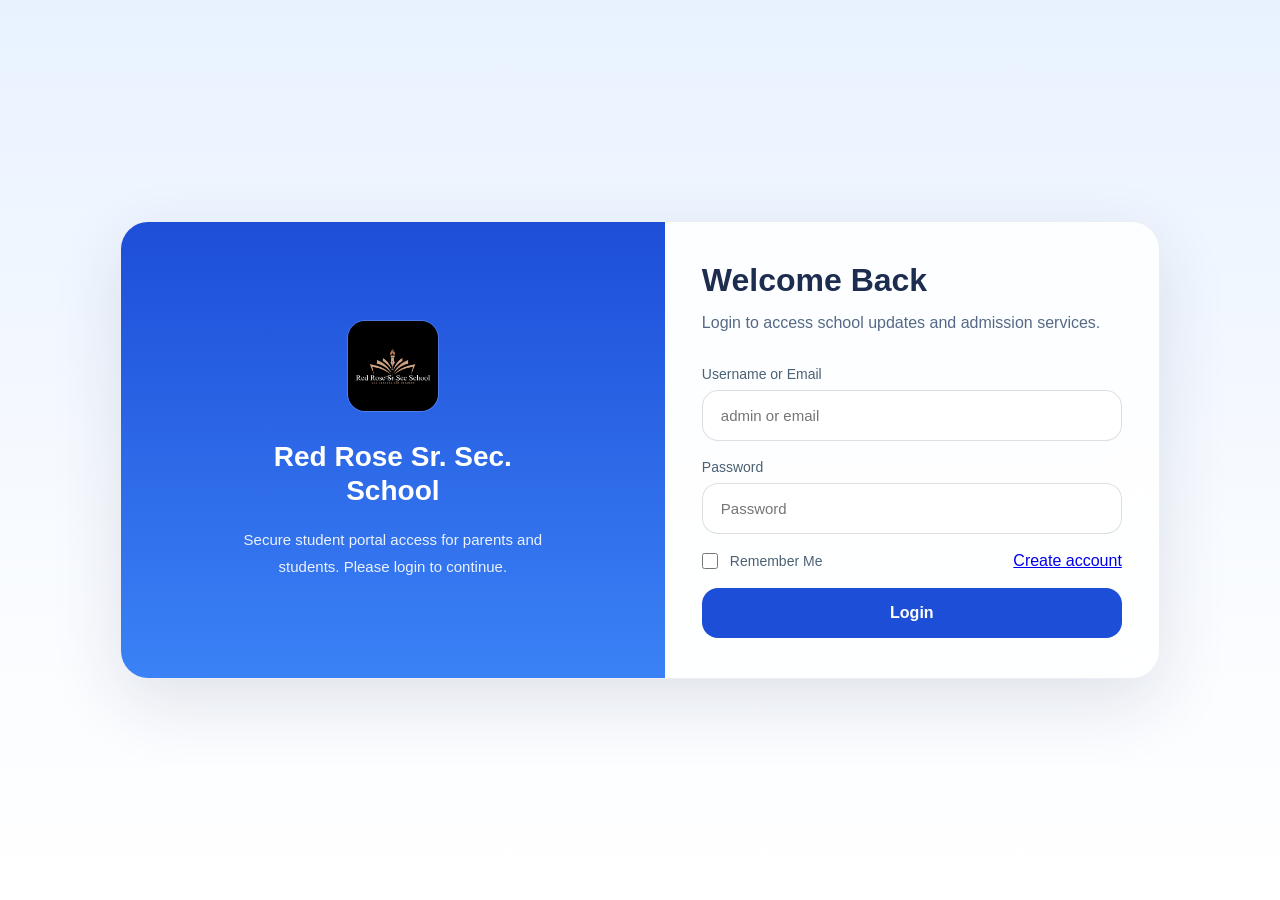
==== index.html @ b9ccf160 "Add files via upload" ====
<!DOCTYPE html>
<html lang="en">

<head>
    <meta name="viewport" content="width=device-width, initial-scale=1.0">

    <!-- ===========================
         BASIC META TAGS
    ============================ -->

    <meta charset="UTF-8">

    <meta http-equiv="X-UA-Compatible" content="IE=edge">

    <meta
        name="viewport"
        content="width=device-width, initial-scale=1.0">

    <!-- ===========================
         SEO
    ============================ -->

    <title>Red Rose Sr. Sec. School</title>

    <meta
        name="description"
        content="Red Rose Sr. Sec. School Official Website">

    <meta
        name="keywords"
        content="School, Rajasthan, Education, Red Rose School">

    <meta
        name="author"
        content="Red Rose Sr. Sec. School">

    <meta
        name="robots"
        content="index, follow">

    <!-- ===========================
         GOOGLE FONTS
    ============================ -->

    <link rel="preconnect"
        href="https://fonts.googleapis.com">

    <link rel="preconnect"
        href="https://fonts.gstatic.com"
        crossorigin>

    <link
        href="https://fonts.googleapis.com/css2?family=Poppins:wght@300;400;500;600;700;800&display=swap"
        rel="stylesheet">

    <!-- ===========================
         FONT AWESOME
    ============================ -->

    <link rel="stylesheet"
        href="https://cdnjs.cloudflare.com/ajax/libs/font-awesome/6.6.0/css/all.min.css">

    <!-- ===========================
         CSS FILES
    ============================ -->

    <link rel="stylesheet"
        href="assets/css/variables.css">

    <link rel="stylesheet"
        href="assets/css/style.css">

    <link rel="stylesheet"
        href="assets/css/responsive.css">

</head>
<button id="backToTop">

    <i class="fa-solid fa-arrow-up"></i>

</button>
<!-- =========================================
        FLOATING WHATSAPP BUTTON
========================================== -->

<a href="https://wa.me/919876543210"

class="whatsapp-float"

target="_blank">

<i class="fab fa-whatsapp"></i>

</a>



<!-- =========================================
        LOADER
========================================== -->

<div id="loader">

<div class="loader-circle"></div>

</div>
<body>

   <!-- ======================================================
                    HEADER START
====================================================== -->

<header>

    <!-- Top Bar -->

    <div class="top-bar">

        <div class="container">

            <div class="top-left">

                <span>
                    <i class="fa-solid fa-phone"></i>
                    +91 9876543210
                </span>

                <span>
                    <i class="fa-solid fa-envelope"></i>
                    info@redroseschool.com
                </span>

            </div>

            <div class="top-right">

                <a href="#">
                    <i class="fab fa-facebook-f"></i>
                </a>

                <a href="#">
                    <i class="fab fa-instagram"></i>
                </a>

                <a href="#">
                    <i class="fab fa-youtube"></i>
                </a>

            </div>

        </div>

    </div>



    <!-- Main Navbar -->

    <nav class="navbar">

        <div class="container">

            <a href="index.html" class="logo">

                <img src="assets/images/logo/logo.jpg" alt="School Logo">

            </a>



            <ul class="nav-links">

                <li><a class="active" href="index.html">Home</a></li>

                <li><a href="about.html">About Us</a></li>

                <li><a href="events.html">Events</a></li>

                <li><a href="teachers.html">Teachers</a></li>

                <li><a href="news.html">News</a></li>

                <li><a href="contact.html">Contact</a></li>

            </ul>



            <div class="nav-buttons">

                <a href="login.html" class="portal-btn" id="loginPortalBtn">

                    Student Portal

                </a>

                <a href="#" class="portal-btn" id="logoutBtn" style="display:none;">

                    Logout

                </a>

                <a href="admissions.html" class="admission-btn">

                    Admission

                </a>

            </div>



            <div class="menu-btn">

                <i class="fa-solid fa-bars"></i>

            </div>

        </div>

    </nav>
    <!-- ================= MOBILE SIDEBAR ================= -->

<div class="mobile-sidebar">

    <div class="close-btn">
        <i class="fa-solid fa-xmark"></i>
    </div>

    <ul>

        <li><a href="index.html">Home</a></li>

        <li><a href="about.html">About Us</a></li>

        <li><a href="events.html">Events</a></li>

        <li><a href="teachers.html">Teachers</a></li>

        <li><a href="news.html">News</a></li>

        <li><a href="contact.html">Contact</a></li>

        <li><a href="login.html">Student Portal</a></li>

        
    </ul>

</div>

<div class="overlay"></div>

</header>

<!-- ======================================================
                    HEADER END
====================================================== -->

    <!-- =========================================
                HERO SECTION START
========================================== -->

<section class="hero">


    <div class="container">

        <div class="hero-content">
            

            <span class="hero-subtitle">

                Welcome To

            </span>

            <h1>

                Red Rose Sr. Sec. School

            </h1>

            <p>

                Empowering Young Minds With Quality Education,
                Discipline, Innovation and Strong Moral Values.

            </p>

            <div class="hero-buttons">

                <a href="admissions.html" class="btn btn-primary">

                    Apply For Admission

                </a>

                <a href="about.html" class="btn btn-secondary">

                    Explore School

                </a>

            </div>

        </div>

    </div>

</section>

<!-- =========================================
                HERO SECTION END
========================================== -->

<!-- =========================================
                ABOUT SECTION START
========================================== -->

<section class="about">

    <div class="container">

        <div class="about-wrapper">

            <!-- Left Image -->

            <div class="about-image">

                <img
                    src="assets/images/about/school-building.png"
                    alt="School Building">

            </div>

            <!-- Right Content -->

            <div class="about-content">

                <span class="section-tag">

                    About Our School

                </span>

                <h2>

                    Welcome to Red Rose Sr. Sec. School

                </h2>

                <p>

                    Red Rose Sr. Sec. School is committed to providing
                    quality education with modern teaching methods,
                    experienced teachers, and excellent facilities.
                </p>

                <p>

                    Our mission is to build confident, responsible,
                    and successful students through academic excellence,
                    discipline, and co-curricular activities.
                </p>

                <div class="about-features">

                    <div class="feature">

                        <i class="fa-solid fa-graduation-cap"></i>

                        <span>Experienced Faculty</span>

                    </div>

                    <div class="feature">

                        <i class="fa-solid fa-book-open"></i>

                        <span>Modern Education</span>

                    </div>

                    <div class="feature">

                        <i class="fa-solid fa-flask"></i>

                        <span>Science Labs</span>

                    </div>

                    <div class="feature">

                        <i class="fa-solid fa-futbol"></i>

                        <span>Sports Activities</span>

                    </div>

                </div>

                <a href="about.html" class="btn btn-primary">

                    Read More

                </a>

            </div>

        </div>

    </div>

</section>

<!-- =========================================
                ABOUT SECTION END
========================================== -->
<!-- =========================================
            SCHOOL STATISTICS START
========================================== -->


    <div class="container">

        <div class="stats-wrapper">

            <div class="stat-card">

                <h2>2500+</h2>

                <p>Students</p>

            </div>

            <div class="stat-card">

                <h2>120+</h2>

                <p>Qualified Teachers</p>

            </div>

            <div class="stat-card">

                <h2>30+</h2>

                <p>Years Of Excellence</p>

            </div>

            <div class="stat-card">

                <h2>100%</h2>

                <p>Board Result</p>

            </div>

        </div>

    </div>

</section>

<!-- =========================================
            SCHOOL STATISTICS END
========================================== -->





<!-- =========================================
        PRINCIPAL MESSAGE START
========================================== -->

<section class="principal">

    <div class="container">

        <div class="principal-wrapper">

            <div class="principal-image">

                <img
                    src="assets/images/principal/principal.jpg"
                    alt="Principal">

            </div>

            <div class="principal-content">

                <span class="section-tag">

                    Principal's Message

                </span>

                <h2>

                    Message From The Principal

                </h2>

                <p>

                    Dear Students, Parents and Visitors,

                    Welcome to Red Rose Sr. Sec. School.

                    Our aim is to provide quality education
                    with discipline, creativity, innovation
                    and strong moral values.

                </p>

                <p>

                    We believe every child has unique
                    potential. Our responsibility is
                    to nurture that talent and prepare
                    students for a bright future.

                </p>

                <h4>

                    Principal

                </h4>

            </div>

        </div>

    </div>

</section>

<!-- =========================================
        PRINCIPAL MESSAGE END
========================================== -->
<!-- =========================================
            FACILITIES SECTION START
========================================== -->

<section class="facilities">

    <div class="container">

        <div class="section-heading">

            <span class="section-tag">

                Our Facilities

            </span>

            <h2>

                World Class Learning Environment

            </h2>

            <p>

                We provide modern infrastructure and facilities
                to ensure the best learning experience for every student.

            </p>

        </div>

        <div class="facility-grid">

            <!-- Card 1 -->

            <div class="facility-card">

                <img
                    src="assets/images/facilities/smart-class.png"
                    alt="Smart Class">

                <h3>

                    Smart Classrooms

                </h3>

                <p>

                    Interactive digital classrooms equipped with
                    projectors and smart boards.

                </p>

            </div>

            <!-- Card 2 -->

            <div class="facility-card">

                <img
                    src="assets/images/facilities/science-lab.jpg"
                    alt="Science Lab">

                <h3>

                    Science Laboratories

                </h3>

                <p>

                    Modern Physics, Chemistry and Biology labs
                    with advanced equipment.

                </p>

            </div>

            <!-- Card 3 -->

            <div class="facility-card">

                <img
                    src="assets/images/facilities/library.png"
                    alt="Library">

                <h3>

                    Library

                </h3>

                <p>

                    A rich collection of books, journals and
                    digital learning resources.

                </p>

            </div>

            <!-- Card 4 -->

            <div class="facility-card">

                <img
                    src="assets/images/facilities/computer-lab.avif"
                    alt="Computer Lab">

                <h3>

                    Computer Lab

                </h3>

                <p>

                    High-speed computers with internet access
                    for practical learning.

                </p>

            </div>

            <!-- Card 5 -->

            <div class="facility-card">

                <img
                    src="assets/images/facilities/sports.png"
                    alt="Sports">

                <h3>

                    Sports Campus

                </h3>

                <p>

                    Indoor and outdoor sports facilities
                    for physical development.

                </p>

            </div>

            <!-- Card 6 -->

            <div class="facility-card">

                <img
                    src="assets/images/facilities/Deeniyat.png"
                    alt="Deeniyat">

                <h3>

                    Deeniyat

                </h3>

                <p>

                    We teach students deniyat and quran with further studies bescouse not
                    only world knowladge is important for muslim but also deen knwladge is important.

                </p>

            </div>

        </div>

    </div>

</section>

<!-- =========================================
            FACILITIES SECTION END
========================================== -->
<!-- =========================================
            ACADEMICS SECTION START
========================================== -->

<section class="academics">

    <div class="container">

        <div class="section-heading">

            <span class="section-tag">

                Academics

            </span>

            <h2>

                Excellence In Education

            </h2>

            <p>

                We provide quality education with experienced faculty,
                modern teaching methods and a student-focused approach.

            </p>

        </div>

        <div class="academics-grid">

            <!-- Card 1 -->

            <div class="academic-card">

                <i class="fa-solid fa-book-open"></i>

                <h3>

                    Primary Education

                </h3>

                <p>

                    Strong foundation through interactive learning
                    and activity-based education.

                </p>

            </div>

            <!-- Card 2 -->

            <div class="academic-card">

                <i class="fa-solid fa-flask"></i>

                <h3>

                    Science Stream

                </h3>

                <p>

                    Well-equipped laboratories and experienced
                    faculty for practical learning.

                </p>

            </div>

            <!-- Card 3 -->

            <div class="academic-card">

                <i class="fa-solid fa-calculator"></i>

                <h3>

                    Commerce Stream

                </h3>

                <p>

                    Comprehensive commerce education with
                    practical business knowledge.

                </p>

            </div>

            <!-- Card 4 -->

            <div class="academic-card">

                <i class="fa-solid fa-landmark"></i>

                <h3>

                    Arts Stream

                </h3>

                <p>

                    Encouraging creativity, critical thinking
                    and holistic development.

                </p>

            </div>

        </div>

    </div>

</section>

<!-- =========================================
            ACADEMICS SECTION END
========================================== -->





<!-- =========================================
            WHY CHOOSE US START
========================================== -->

<section class="why-us">

    <div class="container">

        <div class="section-heading">

            <span class="section-tag">

                Why Choose Us

            </span>

            <h2>

                Our Strengths

            </h2>

        </div>

        <div class="why-grid">

            <div class="why-card">

                <i class="fa-solid fa-user-graduate"></i>

                <h3>

                    Qualified Teachers

                </h3>

            </div>

            <div class="why-card">

                <i class="fa-solid fa-school"></i>

                <h3>

                    Modern Infrastructure

                </h3>

            </div>

            <div class="why-card">

                <i class="fa-solid fa-award"></i>

                <h3>

                    Excellent Results

                </h3>

            </div>

            <div class="why-card">

                <i class="fa-solid fa-shield-halved"></i>

                <h3>

                    Safe Campus

                </h3>

            </div>

            <div class="why-card">

                <i class="fa-solid fa-laptop"></i>

                <h3>

                    Smart Learning

                </h3>

            </div>

            <div class="why-card">

                <i class="fa-solid fa-futbol"></i>

                <h3>

                    Sports Activities

                </h3>

            </div>

        </div>

    </div>

</section>

<!-- =========================================
            WHY CHOOSE US END
========================================== -->
<!-- =========================================
                GALLERY SECTION START
========================================== -->

<section class="gallery">

    <div class="container">

        <div class="section-heading">

            <span class="section-tag">

                School Gallery

            </span>

            <h2>

                Moments We Cherish

            </h2>

            <p>

                Explore the vibrant life of our school through memorable events,
                academic activities, sports and celebrations.

            </p>

        </div>

        <div class="gallery-grid">

            <div class="gallery-item">
                <img src="assets/images/gallery/gallery-1.jpg" alt="Gallery Image 1">
            </div>

            <div class="gallery-item">
                <img src="assets/images/gallery/gallery-2.jpg" alt="Gallery Image 2">
            </div>

            <div class="gallery-item">
                <img src="assets/images/gallery/gallery-3.jpg" alt="Gallery Image 3">
            </div>

            <div class="gallery-item">
                <img src="assets/images/gallery/gallery-4.jpg" alt="Gallery Image 4">
            </div>

            <div class="gallery-item">
                <img src="assets/images/gallery/gallery-5.jpg" alt="Gallery Image 5">
            </div>

            <div class="gallery-item">
                <img src="assets/images/gallery/gallery-6.jpg" alt="Gallery Image 6">
            </div>

        </div>

    </div>

</section>

<!-- =========================================
                GALLERY SECTION END
========================================== -->



<!-- =========================================
            LATEST NEWS START
========================================== -->

<section class="news">

    <div class="container">

        <div class="section-heading">

            <span class="section-tag">

                Latest News

            </span>

            <h2>

                School Updates

            </h2>

        </div>

        <div class="news-grid">

            <article class="news-card">

                <h3>Admission Open 2026–27</h3>

                <p>
                    Admissions are now open for all classes.
                    Contact the school office for details.
                </p>

            </article>

            <article class="news-card">

                <h3>Annual Function</h3>

                <p>
                    Annual cultural programme will be held
                    next month with exciting performances.
                </p>

            </article>

            <article class="news-card">

                <h3>Board Examination</h3>

                <p>
                    Best wishes to all students appearing
                    in the board examinations.
                </p>

            </article>

        </div>

    </div>

</section>

<!-- =========================================
            LATEST NEWS END
========================================== -->
<!-- =========================================
            EVENTS SECTION START
========================================== -->

<section class="events">

    <div class="container">

        <div class="section-heading">

            <span class="section-tag">

                Upcoming Events

            </span>

            <h2>

                School Events

            </h2>

            <p>

                Stay updated with our latest school activities,
                competitions and celebrations.

            </p>

        </div>

        <div class="event-grid">

            <!-- Event 1 -->

            <div class="event-card">

                <div class="event-date">

                    <h3>15</h3>

                    <span>AUG</span>

                </div>

                <div class="event-content">

                    <h3>

                        Independence Day Celebration

                    </h3>

                    <p>

                        Cultural programmes, parade and patriotic performances.

                    </p>

                </div>

            </div>

            <!-- Event 2 -->

            <div class="event-card">

                <div class="event-date">

                    <h3>05</h3>

                    <span>SEP</span>

                </div>

                <div class="event-content">

                    <h3>

                        Teachers' Day

                    </h3>

                    <p>

                        Special celebration dedicated to our respected teachers.

                    </p>

                </div>

            </div>

            <!-- Event 3 -->

            <div class="event-card">

                <div class="event-date">

                    <h3>14</h3>

                    <span>NOV</span>

                </div>

                <div class="event-content">

                    <h3>

                        Children's Day

                    </h3>

                    <p>

                        Fun games, competitions and cultural performances.

                    </p>

                </div>

            </div>

        </div>

    </div>

</section>

<!-- =========================================
            EVENTS SECTION END
========================================== -->





<!-- =========================================
        TESTIMONIAL SECTION START
========================================== -->

<section class="testimonials">

    <div class="container">

        <div class="section-heading">

            <span class="section-tag">

                Testimonials

            </span>

            <h2>

                What Parents Say

            </h2>

        </div>

        <div class="testimonial-grid">

            <div class="testimonial-card">

                <p>

                    "Red Rose School has provided an excellent learning
                    environment for my child. The teachers are supportive
                    and highly experienced."

                </p>

                <h4>

                    - Parent

                </h4>

            </div>

            <div class="testimonial-card">

                <p>

                    "Excellent discipline, quality education and modern
                    facilities. Highly recommended."

                </p>

                <h4>

                    - Guardian

                </h4>

            </div>

            <div class="testimonial-card">

                <p>

                    "The school focuses equally on academics and
                    extracurricular activities."

                </p>

                <h4>

                    - Parent

                </h4>

            </div>

        </div>

    </div>

</section>

<!-- =========================================
        TESTIMONIAL SECTION END
========================================== -->

    <!-- JS -->

    <script src="auth.js"></script>

    <script src="assets/js/main.js"></script>

    <script src="assets/js/navbar.js"></script>

</body>
<!-- Scroll Progress Bar -->
 <!-- ======================================================
                    FOOTER START
====================================================== -->

<footer>

    <div class="container">

        <div class="footer-grid">

            <!-- About -->

            <div class="footer-column">

                <img src="assets/images/logo/logo.jpg"
                     alt="School Logo"
                     class="footer-logo">

                <p>

                    Red Rose Sr. Sec. School is committed to providing
                    quality education with discipline, innovation,
                    technology and moral values.

                </p>

                <div class="footer-social">

                    <a href="#"><i class="fab fa-facebook-f"></i></a>

                    <a href="#"><i class="fab fa-instagram"></i></a>

                    <a href="#"><i class="fab fa-youtube"></i></a>

                    <a href="#"><i class="fab fa-linkedin-in"></i></a>

                </div>

            </div>



            <!-- Quick Links -->

            <div class="footer-column">

                <h3>Quick Links</h3>

                <ul>

                    <li><a href="index.html">Home</a></li>

                    <li><a href="about.html">About Us</a></li>

                    <li><a href="events.html">Events</a></li>

                    <li><a href="teachers.html">Teachers</a></li>

                    <li><a href="contact.html">Contact</a></li>

                </ul>

            </div>



            <!-- Useful Links -->

            <div class="footer-column">

                <h3>Useful Links</h3>

                <ul>

                    <li><a href="#">Admissions</a></li>

                    <li><a href="#">Student Portal</a></li>

                    <li><a href="#">Teacher Portal</a></li>

                    <li><a href="#">Downloads</a></li>

                    <li><a href="#">Privacy Policy</a></li>

                </ul>

            </div>



            <!-- Contact -->

            <div class="footer-column">

                <h3>Contact Us</h3>

                <p>

                    <i class="fa-solid fa-location-dot"></i>

                    Deshwali colony islampura masjid Makrana rajasthan
                </p>

                <p>

                    <i class="fa-solid fa-phone"></i>

                    +91 9876543210

                </p>

                <p>

                    <i class="fa-solid fa-envelope"></i>

                    info@redroseschool.com

                </p>

            </div>

        </div>



        <hr>



        <div class="footer-bottom">

            <p>

                © 2026 Red Rose Sr. Sec. School. All Rights Reserved.

            </p>

            <p>

                Designed & Developed by Shahid Khan

            </p>

        </div>

    </div>

</footer>

<!-- ======================================================
                    FOOTER END
====================================================== -->

<div id="progressBar"></div>
</html>
---- assets/css/style.css ----
/* ==========================================
   RED ROSE SR. SEC. SCHOOL
   GLOBAL CSS
==========================================*/

*{
    margin:0;
    padding:0;
    box-sizing:border-box;
}

html{
    scroll-behavior:smooth;
}

body{

    font-family:'Poppins',sans-serif;

    color:#333;

    background:#fff;

    overflow-x:hidden;

}

img{

    width:100%;

    display:block;

}

a{

    text-decoration:none;

}

ul{

    list-style:none;

}

.container{

    width:90%;

    max-width:1300px;

    margin:auto;

}

section{

    padding:90px 0;

}

.section-heading{

    text-align:center;

    margin-bottom:60px;

}

.section-tag{

    display:inline-block;

    color:#d40000;

    font-weight:600;

    margin-bottom:10px;

    text-transform:uppercase;

    letter-spacing:1px;

}

.section-heading h2{

    font-size:42px;

    margin-bottom:20px;

}

.section-heading p{

    color:#666;

    max-width:700px;

    margin:auto;

    line-height:1.8;

}

.btn{

    display:inline-block;

    padding:15px 35px;

    border-radius:50px;

    transition:.4s;

    font-weight:600;

}

.btn-primary{

    background:#d40000;

    color:#fff;

}

.btn-primary:hover{

    background:#990000;

}

.btn-secondary{

    border:2px solid #fff;

    color:#fff;

}

.btn-secondary:hover{

    background:#fff;

    color:#d40000;

}
/* ======================================================
                    TOP BAR
====================================================== */

.top-bar{

    width:100%;

    background:#C62828;

    color:#fff;

    font-size:14px;

    padding:10px 0;

}

.top-bar .container{

    display:flex;

    justify-content:space-between;

    align-items:center;

    flex-wrap:wrap;

}

.top-left{

    display:flex;

    gap:25px;

}

.top-left span{

    display:flex;

    align-items:center;

    gap:8px;

}

.top-right{

    display:flex;

    gap:15px;

}

.top-right a{

    color:#fff;

    transition:.3s;

}

.top-right a:hover{

    color:#FFD54F;

}





/* ======================================================
                    HEADER
====================================================== */

header{

    position:sticky;

    top:0;

    left:0;

    width:100%;

    z-index:999;

    background:#fff;

    box-shadow:0 5px 20px rgba(0,0,0,.08);

}





/* ======================================================
                    NAVBAR
====================================================== */

.navbar{

    width:100%;

    padding:18px 0;

}

.navbar .container{

    display:flex;

    justify-content:space-between;

    align-items:center;

}

.logo img{

    height:70px;

    width:auto;

}





/* ======================================================
                    MENU
====================================================== */

.nav-links{

    display:flex;

    align-items:center;

    gap:28px;

}

.nav-links li{

    list-style:none;

}

.nav-links a{

    color:#222;

    font-size:16px;

    font-weight:600;

    transition:.3s;

}

.nav-links a:hover,

.nav-links .active{

    color:#C62828;

}





/* ======================================================
                    BUTTONS
====================================================== */

.nav-buttons{

    display:flex;

    gap:15px;

}

.portal-btn{

    padding:12px 24px;

    border:2px solid #C62828;

    border-radius:40px;

    color:#C62828;

    font-weight:600;

    transition:.3s;

}

.portal-btn:hover{

    background:#C62828;

    color:#fff;

}

.admission-btn{

    padding:12px 26px;

    background:#C62828;

    border-radius:40px;

    color:#fff;

    font-weight:600;

    transition:.3s;

}

.admission-btn:hover{

    background:#8E0000;

}





/* ======================================================
                MOBILE MENU BUTTON
====================================================== */

.menu-btn{

    display:flex;

    font-size:28px;

    cursor:progress;

}
/* ======================================================
                    HERO SECTION
====================================================== */

.hero{

    position:relative;

    width:100%;

    min-height:90vh;

    display:flex;

    align-items:center;

    justify-content:center;

    background:color(srgb rgb(54, 43, 43) rgb(41, 42, 41) rgb(49, 49, 49))


}

.hero-overlay{

    position:absolute;

    inset:0;

    background:color(srgb rgb(54, 43, 43) rgb(41, 42, 41) rgb(49, 49, 49))

}
.hero .container{

    position:relative;

    z-index:2;

}

.hero-content{

    max-width:700px;

    color:#fff;

}

.hero-subtitle{

    display:inline-block;

    background:#C62828;

    padding:8px 18px;

    border-radius:30px;

    font-size:15px;

    margin-bottom:20px;

}

.hero-content h1{

    font-size:64px;

    line-height:1.15;

    margin-bottom:25px;

    font-weight:700;

}

.hero-content p{

    font-size:18px;

    line-height:1.9;

    margin-bottom:35px;

    color:#f1f1f1;

}

.hero-buttons{

    display:flex;

    gap:20px;

    flex-wrap:wrap;

}

.hero-buttons .btn{

    min-width:210px;

    text-align:center;

}

/* Hero Animation */

.hero-content{

    animation:fadeUp 1s ease;

}

@keyframes fadeUp{

    from{

        opacity:0;

        transform:translateY(50px);

    }

    to{

        opacity:1;

        transform:translateY(0);

    }

}
/* ======================================================
            PREMIUM NAVBAR UPGRADE
====================================================== */

header{
    position:sticky;
    top:0;
    left:0;
    width:100%;
    z-index:9999;
    background:#fff;
    transition:.35s ease;
}

header.sticky{
    box-shadow:0 15px 35px rgba(0,0,0,.08);
}

.navbar{
    padding:14px 0;
}

.logo img{
    height:80px;
    transition:.3s;
}

.nav-links{
    gap:35px;
}

.nav-links a{
    position:relative;
    font-size:17px;
    font-weight:600;
    color:#222;
}

.nav-links a::after{

    content:"";

    position:absolute;

    left:0;

    bottom:-8px;

    width:0;

    height:3px;

    background:#C62828;

    transition:.35s;

}

.nav-links a:hover::after,
.nav-links .active::after{

    width:100%;

}

.nav-links a:hover{

    color:#C62828;

}

.portal-btn,
.admission-btn{

    transition:.35s;

    font-size:15px;

}

.portal-btn{

    border:2px solid #C62828;

}

.portal-btn:hover{

    transform:translateY(-3px);

}

.admission-btn:hover{

    transform:translateY(-3px);

    box-shadow:0 10px 25px rgba(198,40,40,.35);

}

.menu-btn{

    display:none;

}
/* ======================================================
                    PREMIUM HERO
====================================================== */

.hero{

    min-height:100vh;

    display:flex;

    align-items:center;

    background-position:center;

    background-size:cover;

}

.hero-overlay{

    background:linear-gradient(

        rgba(0,0,0,.70),

        rgba(0,0,0,.55)

    );

}

.hero-content{

    max-width:760px;

}

.hero-subtitle{

    font-size:16px;

    letter-spacing:1px;

}

.hero-content h1{

    font-size:72px;

    font-weight:800;

    line-height:1.1;

    margin:25px 0;

}

.hero-content p{

    font-size:21px;

    line-height:1.9;

    max-width:650px;

}

.hero-buttons{

    margin-top:40px;

}

.hero-buttons .btn{

    padding:18px 40px;

    font-size:17px;

}

.hero-buttons .btn-primary{

    box-shadow:0 15px 35px rgba(198,40,40,.35);

}

.hero-buttons .btn:hover{

    transform:translateY(-5px);

}
/* ======================================================
                    ABOUT SECTION
====================================================== */

.about{
    background:#fff;
}

.about-wrapper{
    display:grid;
    grid-template-columns:1fr 1fr;
    align-items:center;
    gap:70px;
}

.about-image{
    position:relative;
}

.about-image img{
    border-radius:20px;
    box-shadow:0 20px 50px rgba(0,0,0,.15);
    transition:.4s;
}

.about-image img:hover{
    transform:scale(1.03);
}

.about-content h2{
    font-size:42px;
    margin:20px 0;
    color:#222;
}

.about-content p{
    font-size:17px;
    line-height:1.9;
    color:#666;
    margin-bottom:20px;
}

.about-features{
    display:grid;
    grid-template-columns:repeat(2,1fr);
    gap:20px;
    margin:35px 0;
}

.feature{
    display:flex;
    align-items:center;
    gap:15px;
    padding:18px;
    border-radius:12px;
    background:#fafafa;
    transition:.3s;
}

.feature:hover{
    background:#C62828;
    color:#fff;
    transform:translateY(-5px);
}

.feature i{
    font-size:22px;
    color:#C62828;
    transition:.3s;
}

.feature:hover i{
    color:#fff;
}
/* ======================================================
                STATISTICS SECTION
====================================================== */

.statistics{
    background:#C62828;
    color:#fff;
}

.stats-wrapper{
    display:grid;
    grid-template-columns:repeat(4,1fr);
    gap:30px;
    text-align:center;
}

.stat-card{
    padding:40px 20px;
}

.stat-card h2{
    font-size:52px;
    margin-bottom:15px;
    font-weight:700;
}

.stat-card p{
    font-size:18px;
}
/* ======================================================
                PRINCIPAL SECTION
====================================================== */

.principal{
    background:#f8f8f8;
}

.principal-wrapper{
    display:grid;
    grid-template-columns:380px 1fr;
    gap:60px;
    align-items:center;
}

.principal-image img{
    border-radius:20px;
    box-shadow:0 20px 45px rgba(0,0,0,.15);
}

.principal-content h2{
    font-size:42px;
    margin:20px 0;
}

.principal-content p{
    color:#666;
    line-height:1.9;
    margin-bottom:20px;
}

.principal-content h4{
    margin-top:30px;
    color:#C62828;
    font-size:22px;
}
/* ======================================================
                FACILITIES SECTION
====================================================== */

.facilities{
    background:#ffffff;
}

.facility-grid{
    display:grid;
    grid-template-columns:repeat(3,1fr);
    gap:35px;
}

.facility-card{
    background:#fff;
    border-radius:18px;
    overflow:hidden;
    box-shadow:0 12px 30px rgba(0,0,0,.08);
    transition:.35s ease;
}

.facility-card:hover{
    transform:translateY(-12px);
    box-shadow:0 22px 45px rgba(0,0,0,.15);
}

.facility-card img{
    width:100%;
    height:240px;
    object-fit:cover;
}

.facility-card h3{
    font-size:24px;
    padding:22px 25px 10px;
    color:#222;
}

.facility-card p{
    padding:0 25px 25px;
    color:#666;
    line-height:1.8;
}
/* ======================================================
                ACADEMICS
====================================================== */

.academics{
    background:#f8f9fb;
}

.academics-grid{
    display:grid;
    grid-template-columns:repeat(4,1fr);
    gap:25px;
}

.academic-card{
    background:#fff;
    border-radius:18px;
    padding:45px 30px;
    text-align:center;
    transition:.35s;
    box-shadow:0 10px 25px rgba(0,0,0,.06);
}

.academic-card:hover{
    background:#C62828;
    transform:translateY(-10px);
}

.academic-card i{
    font-size:48px;
    color:#C62828;
    margin-bottom:20px;
    transition:.35s;
}

.academic-card:hover i{
    color:#fff;
}

.academic-card h3{
    margin-bottom:15px;
    transition:.35s;
}

.academic-card p{
    color:#666;
    transition:.35s;
    line-height:1.8;
}

.academic-card:hover h3,
.academic-card:hover p{
    color:#fff;
}
/* ======================================================
                WHY CHOOSE US
====================================================== */

.why-us{
    background:#ffffff;
}

.why-grid{
    display:grid;
    grid-template-columns:repeat(3,1fr);
    gap:30px;
}

.why-card{
    background:#fff;
    border-radius:18px;
    text-align:center;
    padding:40px 25px;
    box-shadow:0 12px 28px rgba(0,0,0,.08);
    transition:.35s;
}

.why-card:hover{
    background:#C62828;
    color:#fff;
    transform:translateY(-10px);
}

.why-card i{
    font-size:50px;
    color:#C62828;
    margin-bottom:20px;
    transition:.35s;
}

.why-card:hover i{
    color:#fff;
}

.why-card h3{
    font-size:22px;
}
/* ======================================================
                    GALLERY
====================================================== */

.gallery{
    background:#f8f9fb;
}

.gallery-grid{
    display:grid;
    grid-template-columns:repeat(3,1fr);
    gap:25px;
}

.gallery-item{
    overflow:hidden;
    border-radius:18px;
    box-shadow:0 12px 28px rgba(0,0,0,.10);
}

.gallery-item img{
    width:100%;
    height:280px;
    object-fit:cover;
    transition:.45s;
}

.gallery-item:hover img{
    transform:scale(1.12);
}

/* ======================================================
                    NEWS
====================================================== */

.news{
    background:#fff;
}

.news-grid{
    display:grid;
    grid-template-columns:repeat(3,1fr);
    gap:30px;
}

.news-card{
    background:#fff;
    border-radius:18px;
    padding:35px;
    box-shadow:0 12px 28px rgba(0,0,0,.08);
    transition:.35s;
}

.news-card:hover{
    transform:translateY(-10px);
    box-shadow:0 18px 40px rgba(0,0,0,.15);
}

.news-card h3{
    color:#C62828;
    margin-bottom:15px;
}

.news-card p{
    color:#666;
    line-height:1.8;
}
/* ======================================================
                    EVENTS
====================================================== */

.events{
    background:#f8f9fb;
}

.event-grid{
    display:flex;
    flex-direction:column;
    gap:25px;
}

.event-card{
    display:flex;
    gap:25px;
    background:#fff;
    border-radius:18px;
    padding:25px;
    box-shadow:0 10px 25px rgba(0,0,0,.08);
}

.event-date{
    min-width:100px;
    background:#C62828;
    color:#fff;
    border-radius:15px;
    display:flex;
    flex-direction:column;
    justify-content:center;
    align-items:center;
}

.event-date h3{
    font-size:36px;
}

.event-content h3{
    margin-bottom:12px;
}

.event-content p{
    color:#666;
    line-height:1.8;
}

/* ======================================================
                TESTIMONIALS
====================================================== */

.testimonials{
    background:#fff;
}

.testimonial-grid{
    display:grid;
    grid-template-columns:repeat(3,1fr);
    gap:30px;
}

.testimonial-card{
    padding:35px;
    border-radius:18px;
    background:#f8f9fb;
    box-shadow:0 12px 28px rgba(0,0,0,.08);
}

.testimonial-card p{
    line-height:1.9;
    color:#555;
    margin-bottom:25px;
}

.testimonial-card h4{
    color:#C62828;
}
/* ======================================================
                CONTACT + FOOTER
====================================================== */

.contact{
    background:#f8f9fb;
}

.contact-wrapper{
    display:grid;
    grid-template-columns:1fr 1fr;
    gap:60px;
}

.contact-box{
    display:flex;
    gap:18px;
    margin-bottom:35px;
}

.contact-box i{
    width:60px;
    height:60px;
    border-radius:50%;
    background:#C62828;
    color:#fff;
    display:flex;
    justify-content:center;
    align-items:center;
    font-size:22px;
}

.contact-form input,
.contact-form textarea{
    width:100%;
    padding:18px;
    margin-bottom:20px;
    border:1px solid #ddd;
    border-radius:10px;
    font-family:inherit;
}

.contact-form textarea{
    resize:vertical;
}

footer{
    background:#111;
    color:#fff;
    padding:80px 0 30px;
}

.footer-grid{
    display:grid;
    grid-template-columns:2fr 1fr 1fr;
    gap:50px;
}

.footer-grid h2,
.footer-grid h3{
    margin-bottom:20px;
}

.footer-grid ul li{
    margin-bottom:12px;
}

.footer-grid a{
    color:#ddd;
    transition:.3s;
}

.footer-grid a:hover{
    color:#fff;
}

footer hr{
    border:none;
    border-top:1px solid rgba(255,255,255,.15);
    margin:45px 0 25px;
}

.copyright{
    text-align:center;
    color:#bbb;
}
/* ======================================================
            SCROLL ANIMATION
====================================================== */

section{

    opacity:0;

    transform:translateY(60px);

    transition:all .8s ease;

}

section.show{

    opacity:1;

    transform:translateY(0);

}
/* ======================================================
            BACK TO TOP BUTTON
====================================================== */

#backToTop{

    position:fixed;

    right:25px;

    bottom:25px;

    width:55px;

    height:55px;

    border:none;

    border-radius:50%;

    background:#C62828;

    color:#fff;

    font-size:22px;

    cursor:pointer;

    display:none;

    z-index:9999;

    box-shadow:0 10px 25px rgba(0,0,0,.2);

    transition:.3s;

}

#backToTop:hover{

    transform:translateY(-5px);

    background:#8E0000;

}
/* ======================================================
                WHATSAPP BUTTON
====================================================== */

.whatsapp-float{

position:fixed;

left:25px;

bottom:25px;

width:60px;

height:60px;

background:#25D366;

color:#fff;

border-radius:50%;

display:flex;

justify-content:center;

align-items:center;

font-size:32px;

z-index:9999;

box-shadow:0 10px 25px rgba(0,0,0,.25);

transition:.35s;

}

.whatsapp-float:hover{

transform:scale(1.1);

}



/* ======================================================
                    PAGE LOADER
====================================================== */

#loader{

position:fixed;

top:0;

left:0;

width:100%;

height:100%;

background:#fff;

display:flex;

justify-content:center;

align-items:center;

z-index:99999;

transition:.5s;

}

.loader-circle{

width:70px;

height:70px;

border-radius:50%;

border:6px solid #ddd;

border-top:6px solid #C62828;

animation:spin 1s linear infinite;

}

@keyframes spin{

100%{

transform:rotate(360deg);

}

}
/* ======================================================
                GLASSMORPHISM CARDS
====================================================== */

.facility-card,
.academic-card,
.why-card,
.news-card,
.testimonial-card{

    backdrop-filter:blur(15px);

    border:1px solid rgba(255,255,255,.15);

}

.facility-card:hover,
.academic-card:hover,
.why-card:hover,
.news-card:hover,
.testimonial-card:hover{

    transform:translateY(-12px) scale(1.02);

}
/* ======================================================
                IMAGE HOVER EFFECT
====================================================== */

img{

    transition:.45s;

}

img:hover{

    transform:scale(1.03);

}
/* ======================================================
                SMOOTH SHADOWS
====================================================== */

.hero,
.about,
.principal,
.facilities,
.gallery,
.news,
.events,
.contact{

    position:relative;

}

section{

    overflow:hidden;

}
/* ======================================================
                RIPPLE EFFECT
====================================================== */

.btn{

position:relative;

overflow:hidden;

}

.ripple{

position:absolute;

width:10px;

height:10px;

background:rgba(255,255,255,.5);

border-radius:50%;

transform:scale(0);

animation:ripple .6s linear;

}

@keyframes ripple{

to{

transform:scale(25);

opacity:0;

}

}
/* ======================================================
                SCROLL PROGRESS BAR
====================================================== */

#progressBar{

    position:fixed;

    top:0;

    left:0;

    width:0%;

    height:5px;

    background:linear-gradient(90deg,#C62828,#ff5252);

    z-index:999999;

    transition:width .15s linear;

}
/* ======================================================
                CARD HOVER GLOW
====================================================== */

.facility-card:hover,
.academic-card:hover,
.news-card:hover,
.testimonial-card:hover,
.why-card:hover{

    box-shadow:

    0 20px 45px rgba(198,40,40,.25),

    0 0 25px rgba(198,40,40,.15);

}
/* ======================================================
                BUTTON ANIMATION
====================================================== */

.btn{

    transition:

    transform .35s,

    box-shadow .35s;

}

.btn:hover{

    transform:translateY(-4px);

    box-shadow:0 15px 35px rgba(0,0,0,.18);

}
/* ======================================================
                COUNTER ANIMATION
====================================================== */

.counter{

    font-size:58px;

    font-weight:800;

    color:#fff;

    transition:.3s;

}
/* ======================================================
                HERO TEXT EFFECT
====================================================== */

.hero-content h1{

    text-shadow:

        0 5px 15px rgba(0,0,0,.35);

}

.hero-content p{

    opacity:.95;

}

.hero-buttons .btn{

    letter-spacing:.5px;

}
/* ======================================================
                IMAGE ZOOM
====================================================== */

.facility-card img,
.gallery-item img,
.about-image img,
.principal-image img{

    transition:.45s;

}

.facility-card:hover img,
.gallery-item:hover img,
.about-image:hover img,
.principal-image:hover img{

    transform:scale(1.08);

}
/* ======================================================
                CUSTOM SCROLLBAR
====================================================== */

::-webkit-scrollbar{

    width:12px;

}

::-webkit-scrollbar-track{

    background:#f2f2f2;

}

::-webkit-scrollbar-thumb{

    background:#C62828;

    border-radius:20px;

}

::-webkit-scrollbar-thumb:hover{

    background:#8E0000;

}
/* ======================================================
                FOOTER ENHANCEMENT
====================================================== */

footer{

    background:linear-gradient(135deg,#111,#1d1d1d);

}

.footer-grid a{

    position:relative;

}

.footer-grid a::after{

    content:"";

    position:absolute;

    left:0;

    bottom:-4px;

    width:0;

    height:2px;

    background:#C62828;

    transition:.3s;

}

.footer-grid a:hover::after{

    width:100%;

}
/* ======================================================
                HERO CURSOR
====================================================== */

.hero-content h1::after{

content:"|";

margin-left:4px;

animation:blink .8s infinite;

}

@keyframes blink{

50%{

opacity:0;

}

}
/* ======================================================
                FLOATING BUTTON ANIMATION
====================================================== */

.whatsapp-float{

animation:floatButton 2.5s ease-in-out infinite;

}

@keyframes floatButton{

0%,100%{

transform:translateY(0);

}

50%{

transform:translateY(-8px);

}

}
/* ======================================================
                HERO BUTTON GLOW
====================================================== */

.hero-buttons .btn-primary{

position:relative;

overflow:hidden;

}

.hero-buttons .btn-primary::before{

content:"";

position:absolute;

top:0;

left:-120%;

width:60%;

height:100%;

background:rgba(255,255,255,.35);

transform:skewX(-25deg);

transition:.8s;

}

.hero-buttons .btn-primary:hover::before{

left:150%;

}
/* ======================================================
                CARD BORDER EFFECT
====================================================== */

.facility-card,
.news-card,
.academic-card,
.why-card{

border:1px solid transparent;

}

.facility-card:hover,
.news-card:hover,
.academic-card:hover,
.why-card:hover{

border-color:#C62828;

}
/* ======================================================
                PREMIUM FOOTER
====================================================== */

footer{

    background:#111;

    color:#fff;

    padding:90px 0 25px;

}

.footer-grid{

    display:grid;

    grid-template-columns:2fr 1fr 1fr 1.2fr;

    gap:50px;

}

.footer-logo{

    width:90px;

    margin-bottom:20px;

}

.footer-column p{

    color:#cfcfcf;

    line-height:1.9;

    margin-bottom:15px;

}

.footer-column h3{

    margin-bottom:25px;

    font-size:22px;

}

.footer-column ul li{

    margin-bottom:15px;

}

.footer-column ul li a{

    color:#ddd;

    transition:.3s;

}

.footer-column ul li a:hover{

    color:#C62828;

    padding-left:8px;

}

.footer-social{

    display:flex;

    gap:15px;

    margin-top:25px;

}

.footer-social a{

    width:45px;

    height:45px;

    border-radius:50%;

    background:#222;

    color:#fff;

    display:flex;

    justify-content:center;

    align-items:center;

    transition:.35s;

}

.footer-social a:hover{

    background:#C62828;

    transform:translateY(-5px);

}

.footer-bottom{

    display:flex;

    justify-content:space-between;

    align-items:center;

    margin-top:30px;

    flex-wrap:wrap;

    gap:15px;

}

.footer-bottom p{

    color:#bbb;

}

footer hr{

    border:none;

    border-top:1px solid rgba(255,255,255,.1);

    margin-top:50px;

}
/* ======================================================
                PREMIUM MOBILE SIDEBAR
====================================================== */

.mobile-sidebar{

    position: fixed;
    top: 0;
    right: -340px;
    width: 320px;
    max-width: 85%;
    height: 100vh;

    background: linear-gradient(180deg,#ffffff,#f8f8f8);

    box-shadow: -20px 0 60px rgba(0,0,0,.25);

    transition: .45s cubic-bezier(.23,1,.32,1);

    z-index: 99999;

    overflow-y: auto;

    display: flex;
    flex-direction: column;

}

.mobile-sidebar.active{

    right:0;

}


/* ===========================
        CLOSE BUTTON
=========================== */

.close-btn{

    width:50px;
    height:50px;

    margin:20px 20px 0 auto;

    border-radius:50%;

    display:flex;
    justify-content:center;
    align-items:center;

    background:#C62828;

    color:#fff;

    font-size:22px;

    cursor:pointer;

    transition:.35s;

}

.close-btn:hover{

    transform:rotate(180deg);

    background:#8E0000;

}


/* ===========================
        MENU
=========================== */

.mobile-sidebar ul{

    list-style:none;

    padding:40px 30px;

}

.mobile-sidebar ul li{

    margin-bottom:18px;

}

.mobile-sidebar ul li a{

    display:flex;

    align-items:center;

    justify-content:space-between;

    padding:16px 18px;

    border-radius:14px;

    text-decoration:none;

    color:#222;

    font-size:17px;

    font-weight:600;

    transition:.35s;

}

.mobile-sidebar ul li a:hover{

    background:#C62828;

    color:#fff;

    transform:translateX(8px);

}


/* ===========================
        OVERLAY
=========================== */

.overlay{

    position:fixed;

    inset:0;

    background:rgba(0,0,0,.45);

    backdrop-filter:blur(4px);

    opacity:0;

    visibility:hidden;

    transition:.35s;

    z-index:99998;

}

.overlay.active{

    opacity:1;

    visibility:visible;

}

/* ======================================================
                HOMEPAGE HERO CAMPUS UPGRADE
====================================================== */

.hero{

    position:relative;

    z-index:0;

    min-height:94vh;

    padding:120px 0 110px;

    display:flex;

    align-items:center;

    justify-content:flex-start;

    background:none;

    overflow:hidden;

}

.hero::before{

    content:"";

    position:absolute;

    inset:0;

    z-index:0;

    background-image:url("../images/hero/hero.png");

    background-size:cover;

    background-position:center center;

    background-repeat:no-repeat;

    border-radius:0;

    animation:heroKenBurns 20s ease-in-out infinite alternate;

    transform-origin:center center;

    will-change:transform;

}

.hero::after{

    content:"";

    position:absolute;

    inset:0;

    z-index:1;

    width:auto;

    height:auto;

    border-radius:0;

    background:
        linear-gradient(90deg,rgba(0,0,0,.70) 0%,rgba(0,0,0,.45) 45%,rgba(0,0,0,.35) 100%),
        linear-gradient(180deg,rgba(0,0,0,.12) 0%,rgba(0,0,0,.42) 100%);

    animation:none;

}

.hero-overlay{

    position:absolute;

    inset:0;

    z-index:1;

    background:transparent;

    pointer-events:none;

}

.hero .container{

    position:relative;

    z-index:2;

}

.hero-content{

    max-width:780px;

    color:#fff;

    animation:heroContentFade .9s ease both;

}

.hero-subtitle{

    background:#C62828;

    color:#fff;

    box-shadow:0 14px 30px rgba(198,40,40,.32);

    animation:heroItemFade .85s ease .12s both;

}

.hero-content h1{

    max-width:820px;

    font-size:72px;

    line-height:1.06;

    font-weight:800;

    color:#fff;

    text-shadow:0 10px 34px rgba(0,0,0,.48);

    animation:heroItemFade .85s ease .22s both;

}

.hero-content p{

    max-width:650px;

    font-size:21px;

    line-height:1.8;

    color:rgba(255,255,255,.94);

    text-shadow:0 5px 18px rgba(0,0,0,.42);

    animation:heroItemFade .85s ease .34s both;

}

.hero-buttons{

    animation:heroItemFade .85s ease .46s both;

}

.hero-buttons .btn{

    border-radius:50px;

}

@keyframes heroKenBurns{

    from{

        transform:scale(1);

    }

    to{

        transform:scale(1.045);

    }

}

@keyframes heroContentFade{

    from{

        opacity:0;

        transform:translateY(34px);

    }

    to{

        opacity:1;

        transform:translateY(0);

    }

}

@keyframes heroItemFade{

    from{

        opacity:0;

        transform:translateY(22px);

    }

    to{

        opacity:1;

        transform:translateY(0);

    }

}

@media(max-width:1200px){

    .hero-content h1{

        font-size:58px;

    }

}

@media(max-width:992px){

    .hero{

        min-height:90vh;

        padding:100px 0;

    }

    .hero::after{

        background:
            linear-gradient(90deg,rgba(0,0,0,.64) 0%,rgba(0,0,0,.46) 48%,rgba(0,0,0,.34) 100%),
            linear-gradient(180deg,rgba(0,0,0,.22) 0%,rgba(0,0,0,.54) 100%);

    }

    .hero-content{

        max-width:720px;

        text-align:center;

        margin:auto;

    }

    .hero-content h1{

        font-size:48px;

    }

    .hero-content p{

        margin-left:auto;

        margin-right:auto;

        font-size:18px;

    }

    .hero-buttons{

        justify-content:center;

    }

}

@media(max-width:576px){

    .hero{

        min-height:88vh;

        padding:82px 0;

    }

    .hero::before{

        background-position:center center;

    }

    .hero-subtitle{

        font-size:13px;

        padding:8px 16px;

    }

    .hero-content h1{

        font-size:38px;

        line-height:1.12;

    }

    .hero-content p{

        font-size:16px;

        line-height:1.7;

    }

    .hero-buttons{

        gap:14px;

    }

    .hero-buttons .btn{

        width:100%;

        min-width:0;

        padding:15px 22px;

    }

}
---- assets/css/responsive.css ----
/* ==========================================
        LARGE TABLET (1200px)
========================================== */

@media(max-width:1200px){

.container{

    width:95%;

}

.hero-content h1{

    font-size:58px;

}

.about-wrapper,
.principal-wrapper,
.contact-wrapper{

    grid-template-columns:1fr;

}

.facility-grid{

    grid-template-columns:repeat(2,1fr);

}

.academics-grid{

    grid-template-columns:repeat(2,1fr);

}

.gallery-grid{

    grid-template-columns:repeat(2,1fr);

}

.news-grid{

    grid-template-columns:repeat(2,1fr);

}

.testimonial-grid{

    grid-template-columns:repeat(2,1fr);

}

.footer-grid{

    grid-template-columns:1fr 1fr;

}

}


/* ==========================================
        TABLET (992px)
========================================== */

@media(max-width:992px){

.nav-links{

    display:none;

}

.nav-buttons{

    display:none;

}

.menu-btn{

    display:block;

}

.hero-content{

    text-align:center;

    margin:auto;

}

.hero-content h1{

    font-size:48px;

}

.stats-wrapper{

    grid-template-columns:repeat(2,1fr);

}

.why-grid{

    grid-template-columns:repeat(2,1fr);

}

}

/* ======================================================
                MOBILE HEADER FIX
====================================================== */

@media (max-width: 992px){

    /* Header */

    .main-header{

        padding: 8px 0;

    }

    .header-container{

        min-height: 70px;

        display: flex;

        justify-content: space-between;

        align-items: center;

    }

    /* Logo */

    .logo img{

        height: 55px;

        width: auto;

        object-fit: contain;

    }

    /* Hide desktop menu */

    .nav-menu{

        display: none;

    }

    .header-buttons{

        display: none;

    }

    /* Mobile menu button */

    .menu-toggle{

        display: flex;

        justify-content: center;

        align-items: center;

        width: 45px;

        height: 45px;

        font-size: 28px;

        cursor: pointer;

        color: #C62828;

    }

    /* Sidebar */

    .mobile-sidebar{

        width: 280px;

    }

}


@media (max-width: 768px){

    .header-container{

        min-height: 65px;

    }

    .logo img{

        height: 48px;

    }

    .menu-toggle{

        width: 42px;

        height: 42px;

        font-size: 25px;

    }

}


@media (max-width: 480px){

    .main-header{

        padding: 5px 0;

    }

    .header-container{

        min-height: 60px;

    }

    .logo img{

        height: 42px;

    }

    .mobile-sidebar{

        width: 250px;

    }

}
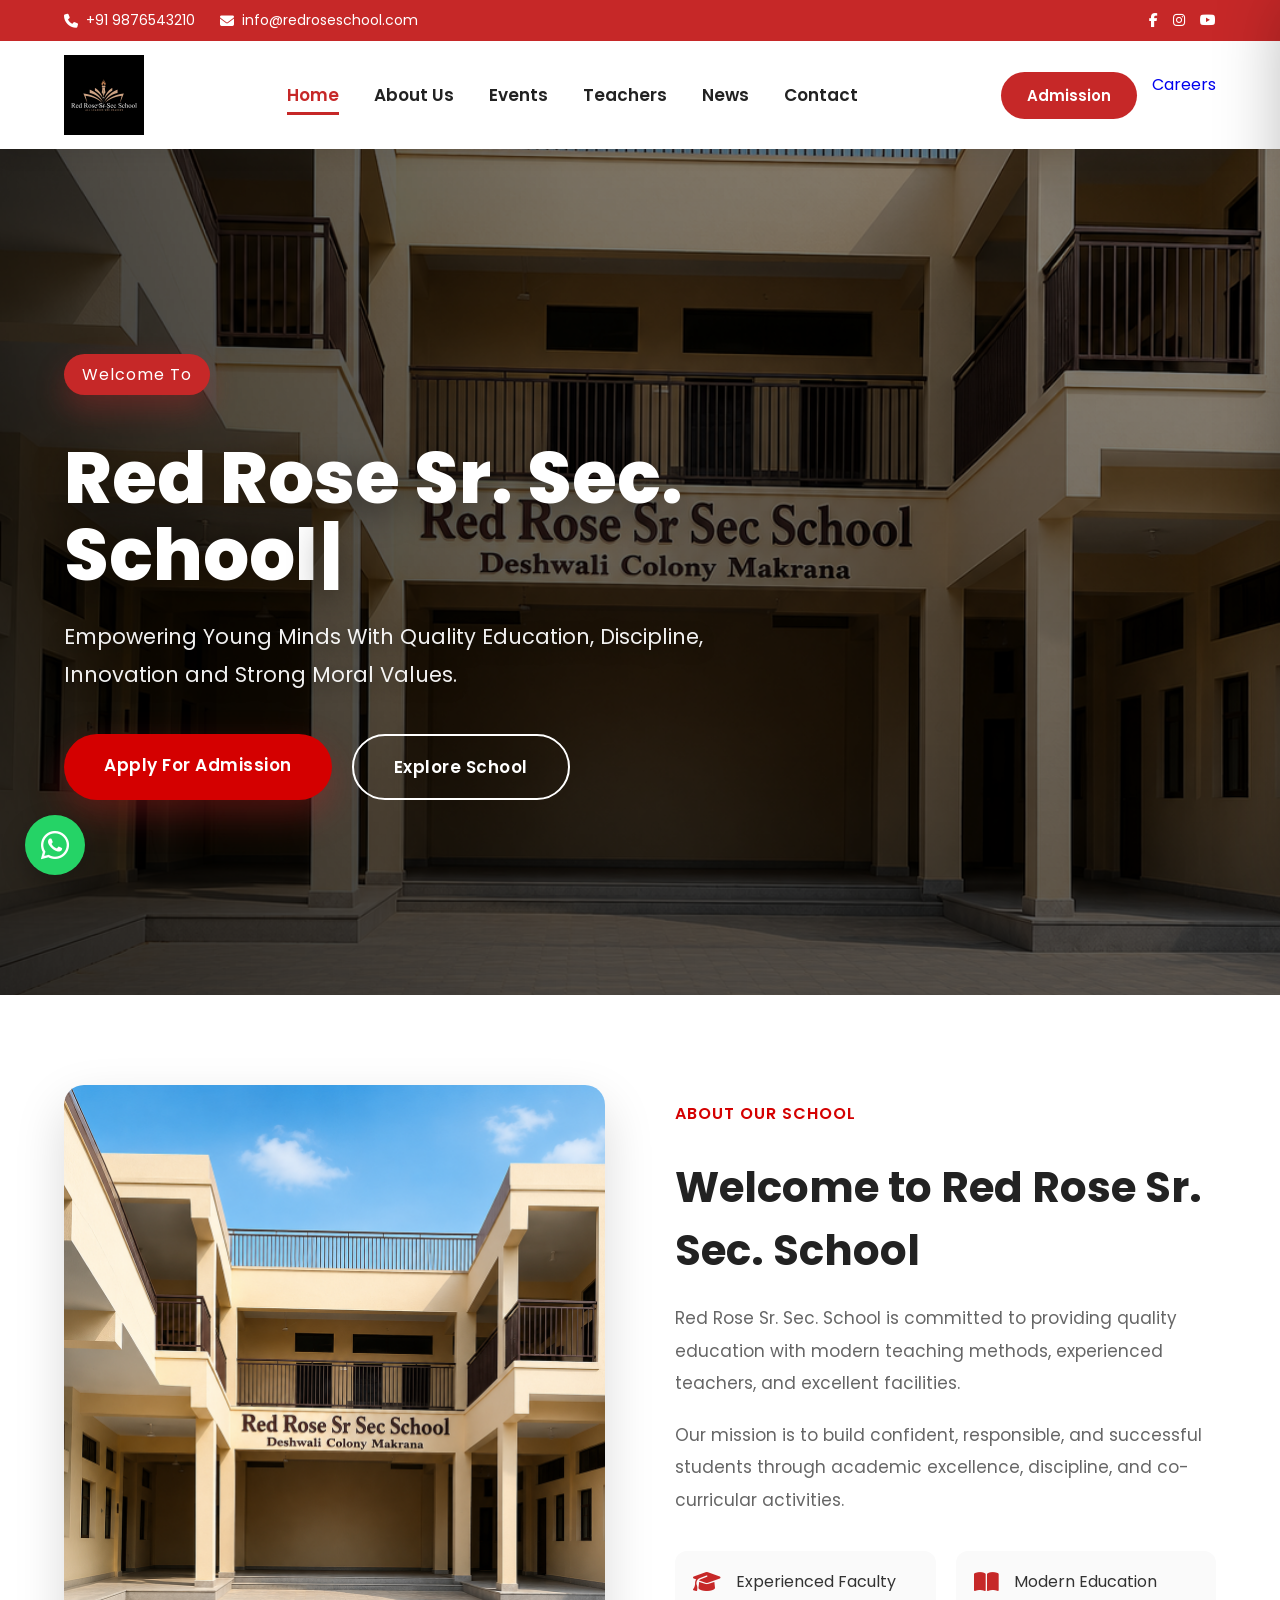
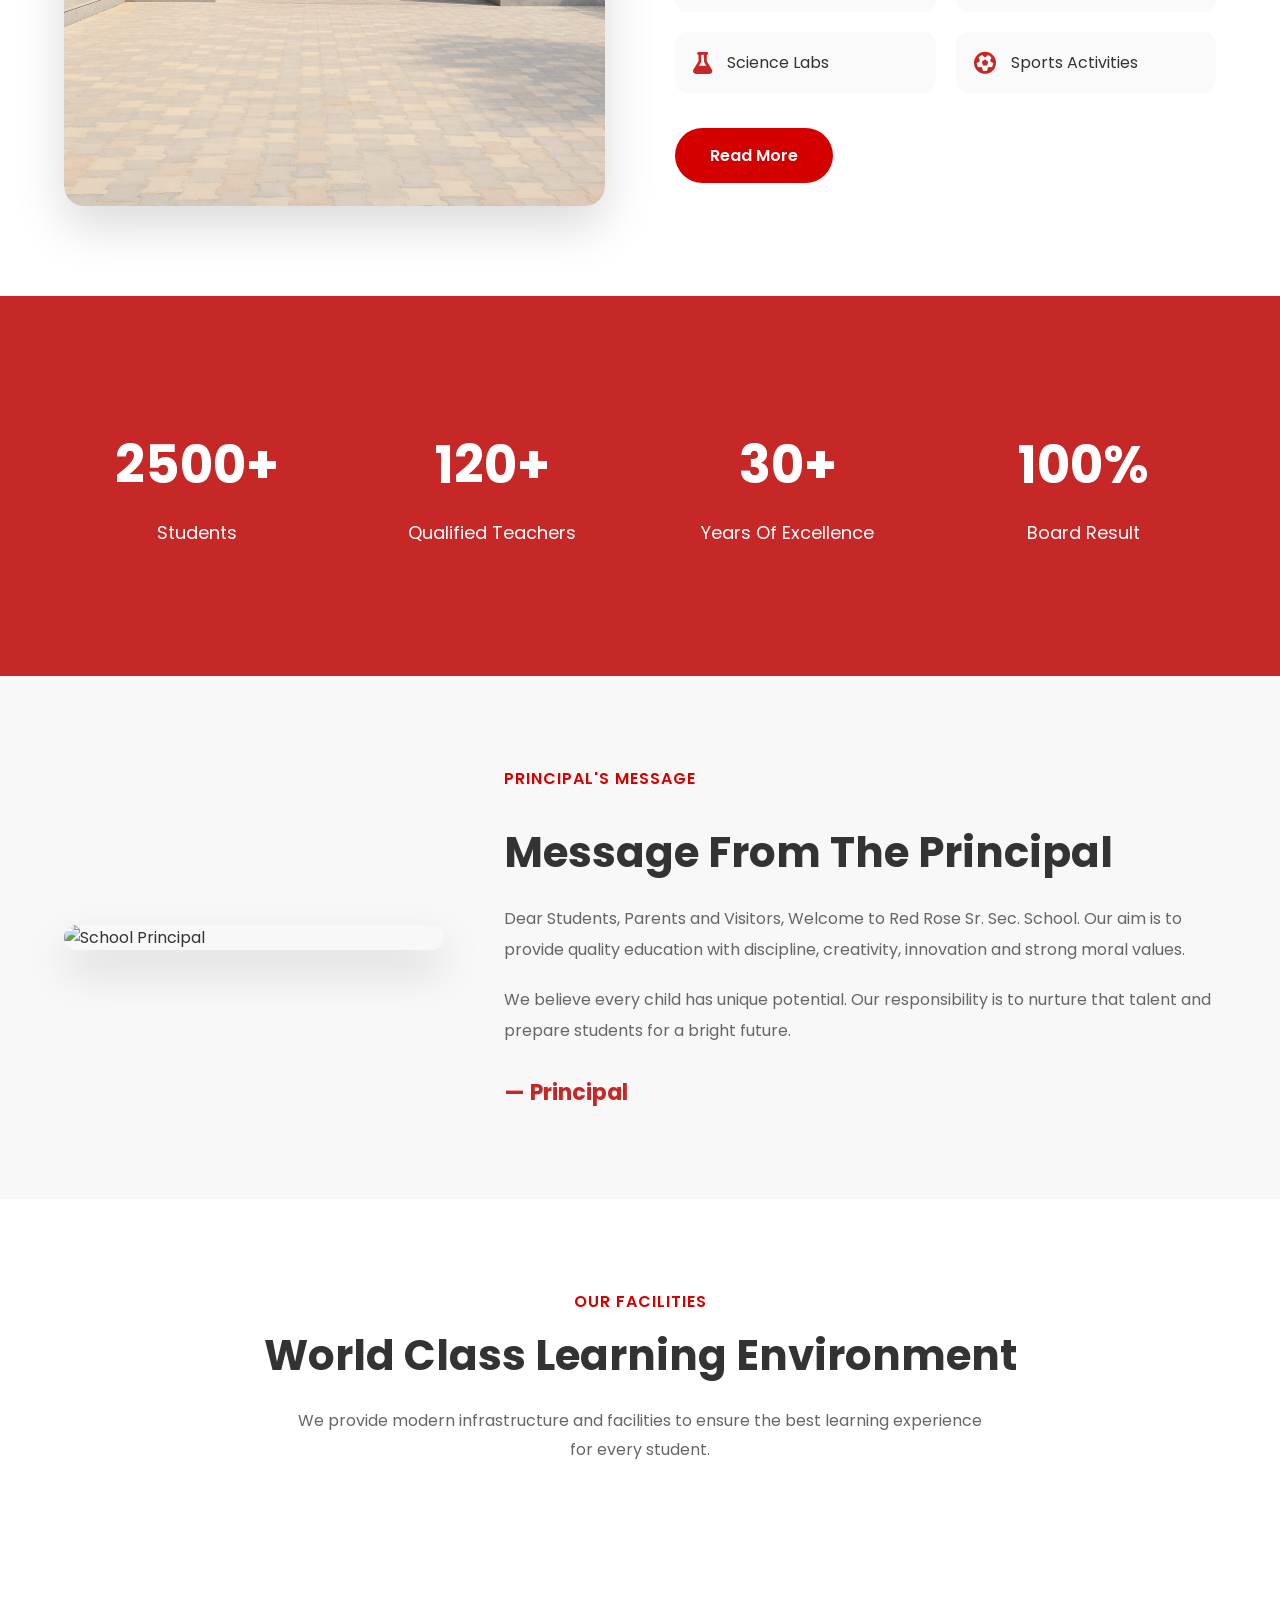
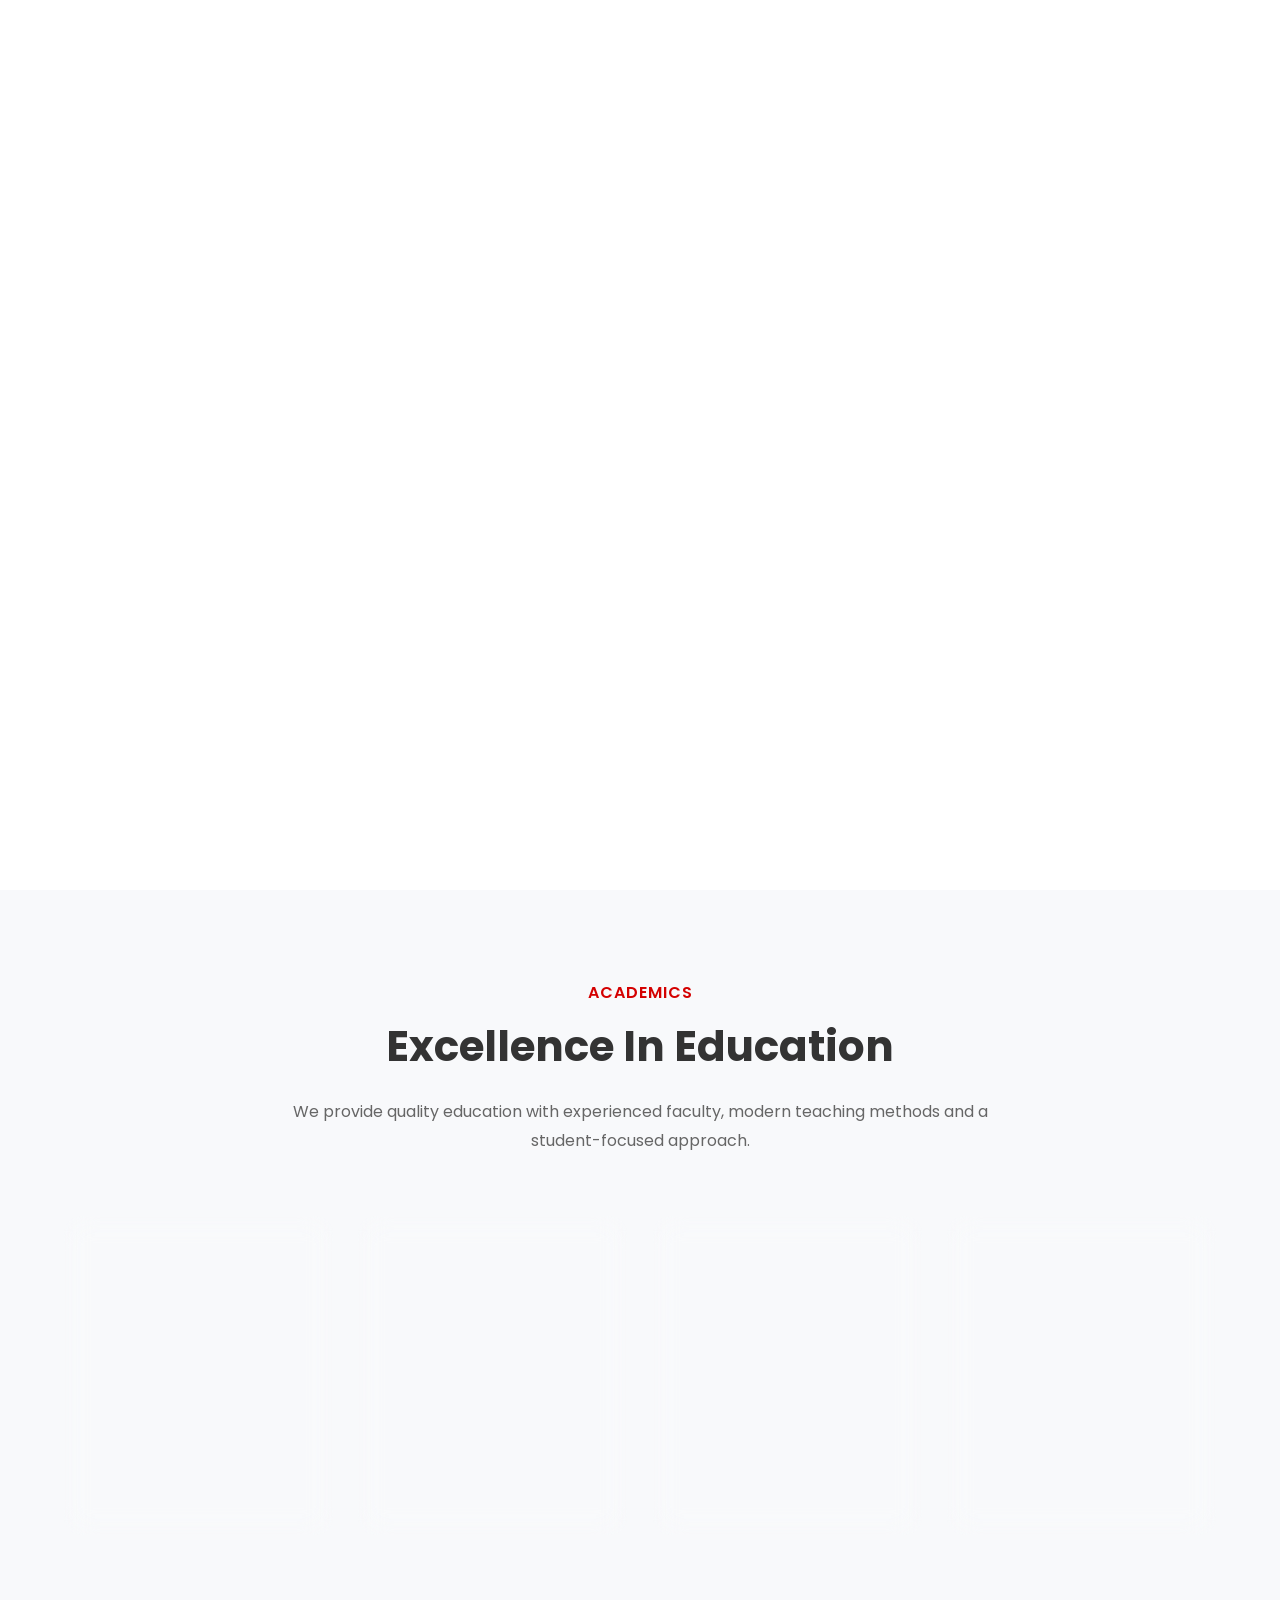
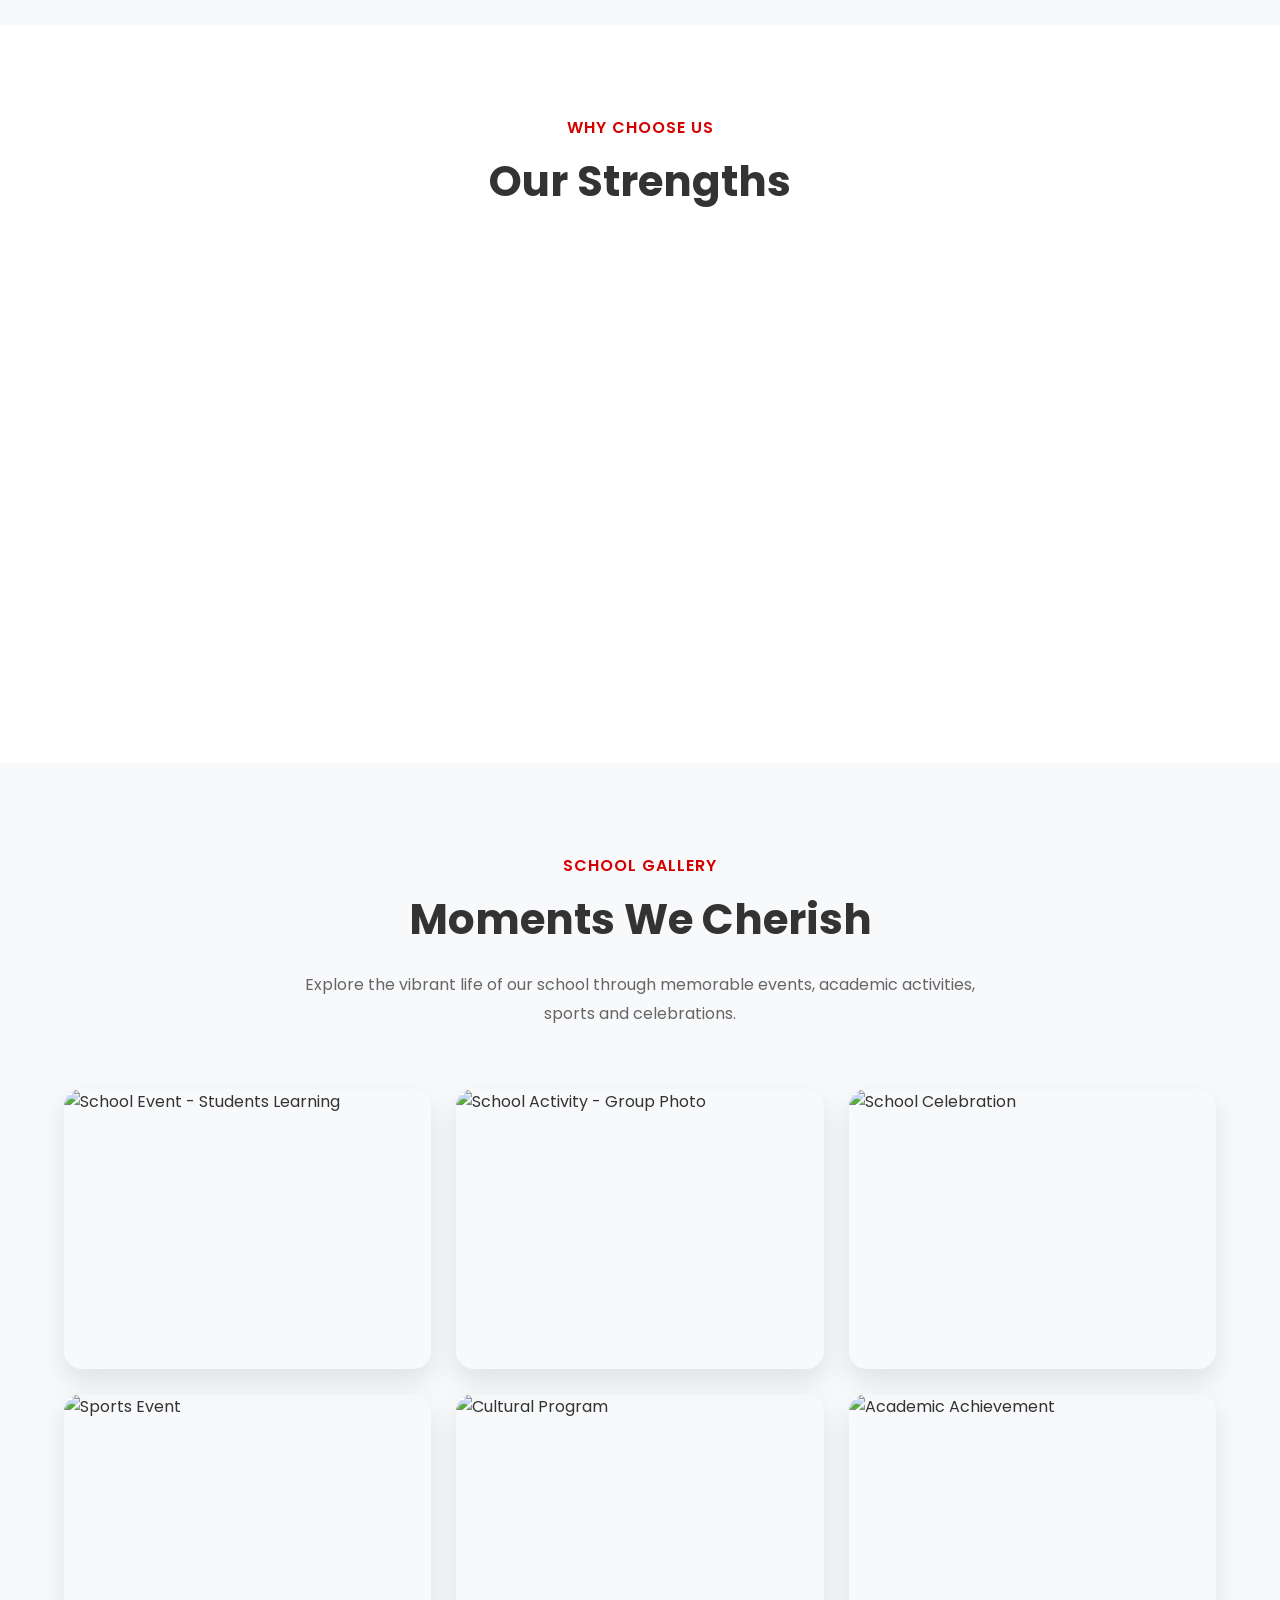
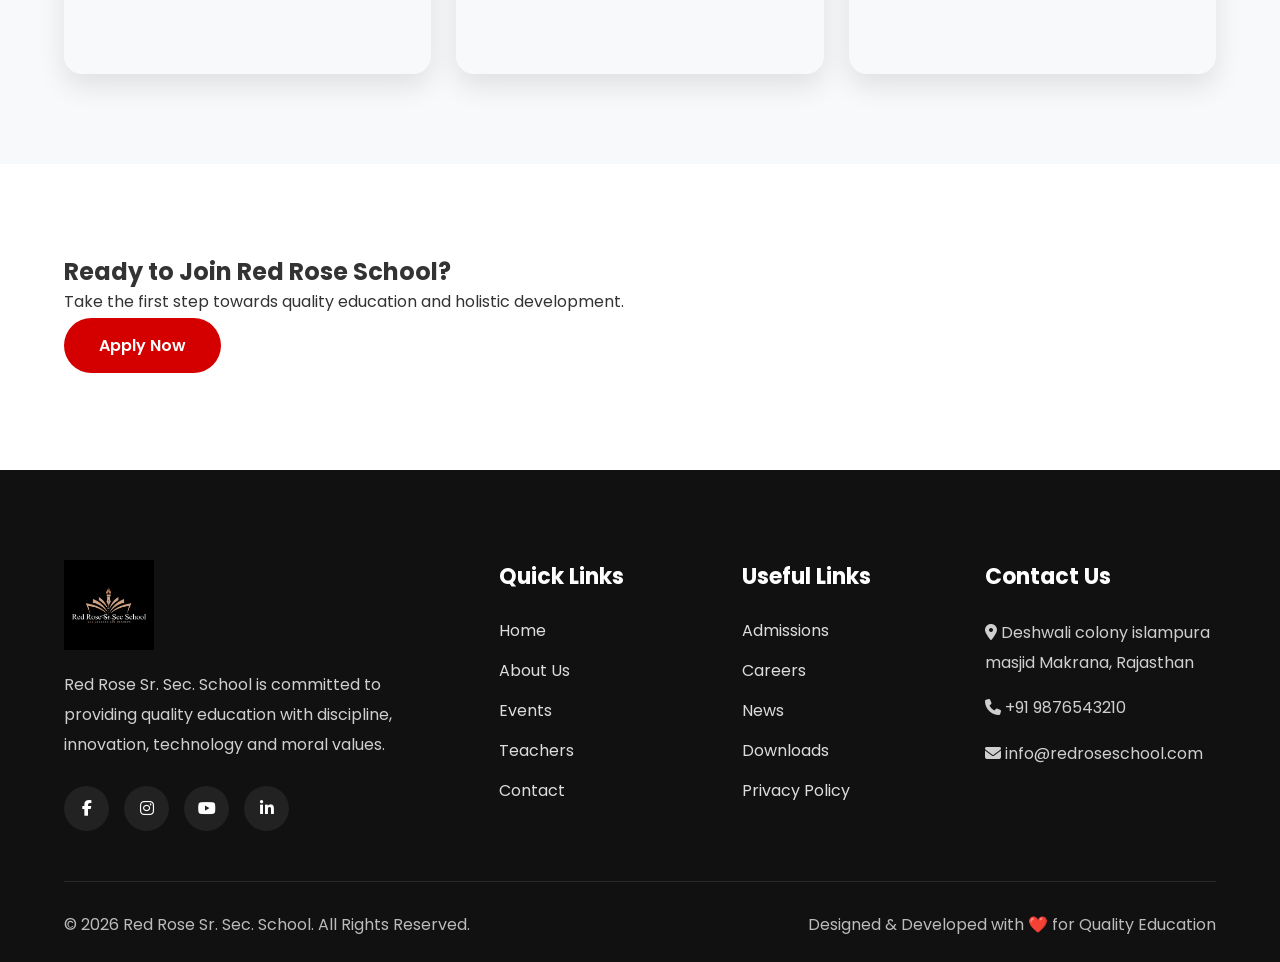
==== commit b32b1377: "TASK 1 & 3: Remove login references and fix mobile responsiveness - Update index.html" ====
--- a/index.html
+++ b/index.html
@@ -1,1488 +1,422 @@
-<!DOCTYPE html>
-<html lang="en">
-
-<head>
-    <meta name="viewport" content="width=device-width, initial-scale=1.0">
-
-    <!-- ===========================
-         BASIC META TAGS
-    ============================ -->
-
-    <meta charset="UTF-8">
-
-    <meta http-equiv="X-UA-Compatible" content="IE=edge">
-
-    <meta
-        name="viewport"
-        content="width=device-width, initial-scale=1.0">
-
-    <!-- ===========================
-         SEO
-    ============================ -->
-
-    <title>Red Rose Sr. Sec. School</title>
-
-    <meta
-        name="description"
-        content="Red Rose Sr. Sec. School Official Website">
-
-    <meta
-        name="keywords"
-        content="School, Rajasthan, Education, Red Rose School">
-
-    <meta
-        name="author"
-        content="Red Rose Sr. Sec. School">
-
-    <meta
-        name="robots"
-        content="index, follow">
-
-    <!-- ===========================
-         GOOGLE FONTS
-    ============================ -->
-
-    <link rel="preconnect"
-        href="https://fonts.googleapis.com">
-
-    <link rel="preconnect"
-        href="https://fonts.gstatic.com"
-        crossorigin>
-
-    <link
-        href="https://fonts.googleapis.com/css2?family=Poppins:wght@300;400;500;600;700;800&display=swap"
-        rel="stylesheet">
-
-    <!-- ===========================
-         FONT AWESOME
-    ============================ -->
-
-    <link rel="stylesheet"
-        href="https://cdnjs.cloudflare.com/ajax/libs/font-awesome/6.6.0/css/all.min.css">
-
-    <!-- ===========================
-         CSS FILES
-    ============================ -->
-
-    <link rel="stylesheet"
-        href="assets/css/variables.css">
-
-    <link rel="stylesheet"
-        href="assets/css/style.css">
-
-    <link rel="stylesheet"
-        href="assets/css/responsive.css">
-
-</head>
-<button id="backToTop">
-
-    <i class="fa-solid fa-arrow-up"></i>
-
-</button>
-<!-- =========================================
-        FLOATING WHATSAPP BUTTON
-========================================== -->
-
-<a href="https://wa.me/919876543210"
-
-class="whatsapp-float"
-
-target="_blank">
-
-<i class="fab fa-whatsapp"></i>
-
-</a>
-
-
-
-<!-- =========================================
-        LOADER
-========================================== -->
-
-<div id="loader">
-
-<div class="loader-circle"></div>
-
-</div>
-<body>
-
-   <!-- ======================================================
-                    HEADER START
-====================================================== -->
-
-<header>
-
-    <!-- Top Bar -->
-
-    <div class="top-bar">
-
-        <div class="container">
-
-            <div class="top-left">
-
-                <span>
-                    <i class="fa-solid fa-phone"></i>
-                    +91 9876543210
-                </span>
-
-                <span>
-                    <i class="fa-solid fa-envelope"></i>
-                    info@redroseschool.com
-                </span>
-
-            </div>
-
-            <div class="top-right">
-
-                <a href="#">
-                    <i class="fab fa-facebook-f"></i>
-                </a>
-
-                <a href="#">
-                    <i class="fab fa-instagram"></i>
-                </a>
-
-                <a href="#">
-                    <i class="fab fa-youtube"></i>
-                </a>
-
-            </div>
-
-        </div>
-
-    </div>
-
-
-
-    <!-- Main Navbar -->
-
-    <nav class="navbar">
-
-        <div class="container">
-
-            <a href="index.html" class="logo">
-
-                <img src="assets/images/logo/logo.jpg" alt="School Logo">
-
-            </a>
-
-
-
-            <ul class="nav-links">
-
-                <li><a class="active" href="index.html">Home</a></li>
-
-                <li><a href="about.html">About Us</a></li>
-
-                <li><a href="events.html">Events</a></li>
-
-                <li><a href="teachers.html">Teachers</a></li>
-
-                <li><a href="news.html">News</a></li>
-
-                <li><a href="contact.html">Contact</a></li>
-
-            </ul>
-
-
-
-            <div class="nav-buttons">
-
-                <a href="login.html" class="portal-btn" id="loginPortalBtn">
-
-                    Student Portal
-
-                </a>
-
-                <a href="#" class="portal-btn" id="logoutBtn" style="display:none;">
-
-                    Logout
-
-                </a>
-
-                <a href="admissions.html" class="admission-btn">
-
-                    Admission
-
-                </a>
-
-            </div>
-
-
-
-            <div class="menu-btn">
-
-                <i class="fa-solid fa-bars"></i>
-
-            </div>
-
-        </div>
-
-    </nav>
-    <!-- ================= MOBILE SIDEBAR ================= -->
-
-<div class="mobile-sidebar">
-
-    <div class="close-btn">
-        <i class="fa-solid fa-xmark"></i>
-    </div>
-
-    <ul>
-
-        <li><a href="index.html">Home</a></li>
-
-        <li><a href="about.html">About Us</a></li>
-
-        <li><a href="events.html">Events</a></li>
-
-        <li><a href="teachers.html">Teachers</a></li>
-
-        <li><a href="news.html">News</a></li>
-
-        <li><a href="contact.html">Contact</a></li>
-
-        <li><a href="login.html">Student Portal</a></li>
-
-        
-    </ul>
-
-</div>
-
-<div class="overlay"></div>
-
-</header>
-
-<!-- ======================================================
-                    HEADER END
-====================================================== -->
-
-    <!-- =========================================
-                HERO SECTION START
-========================================== -->
-
-<section class="hero">
-
-
-    <div class="container">
-
-        <div class="hero-content">
-            
-
-            <span class="hero-subtitle">
-
-                Welcome To
-
-            </span>
-
-            <h1>
-
-                Red Rose Sr. Sec. School
-
-            </h1>
-
-            <p>
-
-                Empowering Young Minds With Quality Education,
-                Discipline, Innovation and Strong Moral Values.
-
-            </p>
-
-            <div class="hero-buttons">
-
-                <a href="admissions.html" class="btn btn-primary">
-
-                    Apply For Admission
-
-                </a>
-
-                <a href="about.html" class="btn btn-secondary">
-
-                    Explore School
-
-                </a>
-
-            </div>
-
-        </div>
-
-    </div>
-
-</section>
-
-<!-- =========================================
-                HERO SECTION END
-========================================== -->
-
-<!-- =========================================
-                ABOUT SECTION START
-========================================== -->
-
-<section class="about">
-
-    <div class="container">
-
-        <div class="about-wrapper">
-
-            <!-- Left Image -->
-
-            <div class="about-image">
-
-                <img
-                    src="assets/images/about/school-building.png"
-                    alt="School Building">
-
-            </div>
-
-            <!-- Right Content -->
-
-            <div class="about-content">
-
-                <span class="section-tag">
-
-                    About Our School
-
-                </span>
-
-                <h2>
-
-                    Welcome to Red Rose Sr. Sec. School
-
-                </h2>
-
-                <p>
-
-                    Red Rose Sr. Sec. School is committed to providing
-                    quality education with modern teaching methods,
-                    experienced teachers, and excellent facilities.
-                </p>
-
-                <p>
-
-                    Our mission is to build confident, responsible,
-                    and successful students through academic excellence,
-                    discipline, and co-curricular activities.
-                </p>
-
-                <div class="about-features">
-
-                    <div class="feature">
-
-                        <i class="fa-solid fa-graduation-cap"></i>
-
-                        <span>Experienced Faculty</span>
-
-                    </div>
-
-                    <div class="feature">
-
-                        <i class="fa-solid fa-book-open"></i>
-
-                        <span>Modern Education</span>
-
-                    </div>
-
-                    <div class="feature">
-
-                        <i class="fa-solid fa-flask"></i>
-
-                        <span>Science Labs</span>
-
-                    </div>
-
-                    <div class="feature">
-
-                        <i class="fa-solid fa-futbol"></i>
-
-                        <span>Sports Activities</span>
-
-                    </div>
-
-                </div>
-
-                <a href="about.html" class="btn btn-primary">
-
-                    Read More
-
-                </a>
-
-            </div>
-
-        </div>
-
-    </div>
-
-</section>
-
-<!-- =========================================
-                ABOUT SECTION END
-========================================== -->
-<!-- =========================================
-            SCHOOL STATISTICS START
-========================================== -->
-
-
-    <div class="container">
-
-        <div class="stats-wrapper">
-
-            <div class="stat-card">
-
-                <h2>2500+</h2>
-
-                <p>Students</p>
-
-            </div>
-
-            <div class="stat-card">
-
-                <h2>120+</h2>
-
-                <p>Qualified Teachers</p>
-
-            </div>
-
-            <div class="stat-card">
-
-                <h2>30+</h2>
-
-                <p>Years Of Excellence</p>
-
-            </div>
-
-            <div class="stat-card">
-
-                <h2>100%</h2>
-
-                <p>Board Result</p>
-
-            </div>
-
-        </div>
-
-    </div>
-
-</section>
-
-<!-- =========================================
-            SCHOOL STATISTICS END
-========================================== -->
-
-
-
-
-
-<!-- =========================================
-        PRINCIPAL MESSAGE START
-========================================== -->
-
-<section class="principal">
-
-    <div class="container">
-
-        <div class="principal-wrapper">
-
-            <div class="principal-image">
-
-                <img
-                    src="assets/images/principal/principal.jpg"
-                    alt="Principal">
-
-            </div>
-
-            <div class="principal-content">
-
-                <span class="section-tag">
-
-                    Principal's Message
-
-                </span>
-
-                <h2>
-
-                    Message From The Principal
-
-                </h2>
-
-                <p>
-
-                    Dear Students, Parents and Visitors,
-
-                    Welcome to Red Rose Sr. Sec. School.
-
-                    Our aim is to provide quality education
-                    with discipline, creativity, innovation
-                    and strong moral values.
-
-                </p>
-
-                <p>
-
-                    We believe every child has unique
-                    potential. Our responsibility is
-                    to nurture that talent and prepare
-                    students for a bright future.
-
-                </p>
-
-                <h4>
-
-                    Principal
-
-                </h4>
-
-            </div>
-
-        </div>
-
-    </div>
-
-</section>
-
-<!-- =========================================
-        PRINCIPAL MESSAGE END
-========================================== -->
-<!-- =========================================
-            FACILITIES SECTION START
-========================================== -->
-
-<section class="facilities">
-
-    <div class="container">
-
-        <div class="section-heading">
-
-            <span class="section-tag">
-
-                Our Facilities
-
-            </span>
-
-            <h2>
-
-                World Class Learning Environment
-
-            </h2>
-
-            <p>
-
-                We provide modern infrastructure and facilities
-                to ensure the best learning experience for every student.
-
-            </p>
-
-        </div>
-
-        <div class="facility-grid">
-
-            <!-- Card 1 -->
-
-            <div class="facility-card">
-
-                <img
-                    src="assets/images/facilities/smart-class.png"
-                    alt="Smart Class">
-
-                <h3>
-
-                    Smart Classrooms
-
-                </h3>
-
-                <p>
-
-                    Interactive digital classrooms equipped with
-                    projectors and smart boards.
-
-                </p>
-
-            </div>
-
-            <!-- Card 2 -->
-
-            <div class="facility-card">
-
-                <img
-                    src="assets/images/facilities/science-lab.jpg"
-                    alt="Science Lab">
-
-                <h3>
-
-                    Science Laboratories
-
-                </h3>
-
-                <p>
-
-                    Modern Physics, Chemistry and Biology labs
-                    with advanced equipment.
-
-                </p>
-
-            </div>
-
-            <!-- Card 3 -->
-
-            <div class="facility-card">
-
-                <img
-                    src="assets/images/facilities/library.png"
-                    alt="Library">
-
-                <h3>
-
-                    Library
-
-                </h3>
-
-                <p>
-
-                    A rich collection of books, journals and
-                    digital learning resources.
-
-                </p>
-
-            </div>
-
-            <!-- Card 4 -->
-
-            <div class="facility-card">
-
-                <img
-                    src="assets/images/facilities/computer-lab.avif"
-                    alt="Computer Lab">
-
-                <h3>
-
-                    Computer Lab
-
-                </h3>
-
-                <p>
-
-                    High-speed computers with internet access
-                    for practical learning.
-
-                </p>
-
-            </div>
-
-            <!-- Card 5 -->
-
-            <div class="facility-card">
-
-                <img
-                    src="assets/images/facilities/sports.png"
-                    alt="Sports">
-
-                <h3>
-
-                    Sports Campus
-
-                </h3>
-
-                <p>
-
-                    Indoor and outdoor sports facilities
-                    for physical development.
-
-                </p>
-
-            </div>
-
-            <!-- Card 6 -->
-
-            <div class="facility-card">
-
-                <img
-                    src="assets/images/facilities/Deeniyat.png"
-                    alt="Deeniyat">
-
-                <h3>
-
-                    Deeniyat
-
-                </h3>
-
-                <p>
-
-                    We teach students deniyat and quran with further studies bescouse not
-                    only world knowladge is important for muslim but also deen knwladge is important.
-
-                </p>
-
-            </div>
-
-        </div>
-
-    </div>
-
-</section>
-
-<!-- =========================================
-            FACILITIES SECTION END
-========================================== -->
-<!-- =========================================
-            ACADEMICS SECTION START
-========================================== -->
-
-<section class="academics">
-
-    <div class="container">
-
-        <div class="section-heading">
-
-            <span class="section-tag">
-
-                Academics
-
-            </span>
-
-            <h2>
-
-                Excellence In Education
-
-            </h2>
-
-            <p>
-
-                We provide quality education with experienced faculty,
-                modern teaching methods and a student-focused approach.
-
-            </p>
-
-        </div>
-
-        <div class="academics-grid">
-
-            <!-- Card 1 -->
-
-            <div class="academic-card">
-
-                <i class="fa-solid fa-book-open"></i>
-
-                <h3>
-
-                    Primary Education
-
-                </h3>
-
-                <p>
-
-                    Strong foundation through interactive learning
-                    and activity-based education.
-
-                </p>
-
-            </div>
-
-            <!-- Card 2 -->
-
-            <div class="academic-card">
-
-                <i class="fa-solid fa-flask"></i>
-
-                <h3>
-
-                    Science Stream
-
-                </h3>
-
-                <p>
-
-                    Well-equipped laboratories and experienced
-                    faculty for practical learning.
-
-                </p>
-
-            </div>
-
-            <!-- Card 3 -->
-
-            <div class="academic-card">
-
-                <i class="fa-solid fa-calculator"></i>
-
-                <h3>
-
-                    Commerce Stream
-
-                </h3>
-
-                <p>
-
-                    Comprehensive commerce education with
-                    practical business knowledge.
-
-                </p>
-
-            </div>
-
-            <!-- Card 4 -->
-
-            <div class="academic-card">
-
-                <i class="fa-solid fa-landmark"></i>
-
-                <h3>
-
-                    Arts Stream
-
-                </h3>
-
-                <p>
-
-                    Encouraging creativity, critical thinking
-                    and holistic development.
-
-                </p>
-
-            </div>
-
-        </div>
-
-    </div>
-
-</section>
-
-<!-- =========================================
-            ACADEMICS SECTION END
-========================================== -->
-
-
-
-
-
-<!-- =========================================
-            WHY CHOOSE US START
-========================================== -->
-
-<section class="why-us">
-
-    <div class="container">
-
-        <div class="section-heading">
-
-            <span class="section-tag">
-
-                Why Choose Us
-
-            </span>
-
-            <h2>
-
-                Our Strengths
-
-            </h2>
-
-        </div>
-
-        <div class="why-grid">
-
-            <div class="why-card">
-
-                <i class="fa-solid fa-user-graduate"></i>
-
-                <h3>
-
-                    Qualified Teachers
-
-                </h3>
-
-            </div>
-
-            <div class="why-card">
-
-                <i class="fa-solid fa-school"></i>
-
-                <h3>
-
-                    Modern Infrastructure
-
-                </h3>
-
-            </div>
-
-            <div class="why-card">
-
-                <i class="fa-solid fa-award"></i>
-
-                <h3>
-
-                    Excellent Results
-
-                </h3>
-
-            </div>
-
-            <div class="why-card">
-
-                <i class="fa-solid fa-shield-halved"></i>
-
-                <h3>
-
-                    Safe Campus
-
-                </h3>
-
-            </div>
-
-            <div class="why-card">
-
-                <i class="fa-solid fa-laptop"></i>
-
-                <h3>
-
-                    Smart Learning
-
-                </h3>
-
-            </div>
-
-            <div class="why-card">
-
-                <i class="fa-solid fa-futbol"></i>
-
-                <h3>
-
-                    Sports Activities
-
-                </h3>
-
-            </div>
-
-        </div>
-
-    </div>
-
-</section>
-
-<!-- =========================================
-            WHY CHOOSE US END
-========================================== -->
-<!-- =========================================
-                GALLERY SECTION START
-========================================== -->
-
-<section class="gallery">
-
-    <div class="container">
-
-        <div class="section-heading">
-
-            <span class="section-tag">
-
-                School Gallery
-
-            </span>
-
-            <h2>
-
-                Moments We Cherish
-
-            </h2>
-
-            <p>
-
-                Explore the vibrant life of our school through memorable events,
-                academic activities, sports and celebrations.
-
-            </p>
-
-        </div>
-
-        <div class="gallery-grid">
-
-            <div class="gallery-item">
-                <img src="assets/images/gallery/gallery-1.jpg" alt="Gallery Image 1">
-            </div>
-
-            <div class="gallery-item">
-                <img src="assets/images/gallery/gallery-2.jpg" alt="Gallery Image 2">
-            </div>
-
-            <div class="gallery-item">
-                <img src="assets/images/gallery/gallery-3.jpg" alt="Gallery Image 3">
-            </div>
-
-            <div class="gallery-item">
-                <img src="assets/images/gallery/gallery-4.jpg" alt="Gallery Image 4">
-            </div>
-
-            <div class="gallery-item">
-                <img src="assets/images/gallery/gallery-5.jpg" alt="Gallery Image 5">
-            </div>
-
-            <div class="gallery-item">
-                <img src="assets/images/gallery/gallery-6.jpg" alt="Gallery Image 6">
-            </div>
-
-        </div>
-
-    </div>
-
-</section>
-
-<!-- =========================================
-                GALLERY SECTION END
-========================================== -->
-
-
-
-<!-- =========================================
-            LATEST NEWS START
-========================================== -->
-
-<section class="news">
-
-    <div class="container">
-
-        <div class="section-heading">
-
-            <span class="section-tag">
-
-                Latest News
-
-            </span>
-
-            <h2>
-
-                School Updates
-
-            </h2>
-
-        </div>
-
-        <div class="news-grid">
-
-            <article class="news-card">
-
-                <h3>Admission Open 2026–27</h3>
-
-                <p>
-                    Admissions are now open for all classes.
-                    Contact the school office for details.
-                </p>
-
-            </article>
-
-            <article class="news-card">
-
-                <h3>Annual Function</h3>
-
-                <p>
-                    Annual cultural programme will be held
-                    next month with exciting performances.
-                </p>
-
-            </article>
-
-            <article class="news-card">
-
-                <h3>Board Examination</h3>
-
-                <p>
-                    Best wishes to all students appearing
-                    in the board examinations.
-                </p>
-
-            </article>
-
-        </div>
-
-    </div>
-
-</section>
-
-<!-- =========================================
-            LATEST NEWS END
-========================================== -->
-<!-- =========================================
-            EVENTS SECTION START
-========================================== -->
-
-<section class="events">
-
-    <div class="container">
-
-        <div class="section-heading">
-
-            <span class="section-tag">
-
-                Upcoming Events
-
-            </span>
-
-            <h2>
-
-                School Events
-
-            </h2>
-
-            <p>
-
-                Stay updated with our latest school activities,
-                competitions and celebrations.
-
-            </p>
-
-        </div>
-
-        <div class="event-grid">
-
-            <!-- Event 1 -->
-
-            <div class="event-card">
-
-                <div class="event-date">
-
-                    <h3>15</h3>
-
-                    <span>AUG</span>
-
-                </div>
-
-                <div class="event-content">
-
-                    <h3>
-
-                        Independence Day Celebration
-
-                    </h3>
-
-                    <p>
-
-                        Cultural programmes, parade and patriotic performances.
-
-                    </p>
-
-                </div>
-
-            </div>
-
-            <!-- Event 2 -->
-
-            <div class="event-card">
-
-                <div class="event-date">
-
-                    <h3>05</h3>
-
-                    <span>SEP</span>
-
-                </div>
-
-                <div class="event-content">
-
-                    <h3>
-
-                        Teachers' Day
-
-                    </h3>
-
-                    <p>
-
-                        Special celebration dedicated to our respected teachers.
-
-                    </p>
-
-                </div>
-
-            </div>
-
-            <!-- Event 3 -->
-
-            <div class="event-card">
-
-                <div class="event-date">
-
-                    <h3>14</h3>
-
-                    <span>NOV</span>
-
-                </div>
-
-                <div class="event-content">
-
-                    <h3>
-
-                        Children's Day
-
-                    </h3>
-
-                    <p>
-
-                        Fun games, competitions and cultural performances.
-
-                    </p>
-
-                </div>
-
-            </div>
-
-        </div>
-
-    </div>
-
-</section>
-
-<!-- =========================================
-            EVENTS SECTION END
-========================================== -->
-
-
-
-
-
-<!-- =========================================
-        TESTIMONIAL SECTION START
-========================================== -->
-
-<section class="testimonials">
-
-    <div class="container">
-
-        <div class="section-heading">
-
-            <span class="section-tag">
-
-                Testimonials
-
-            </span>
-
-            <h2>
-
-                What Parents Say
-
-            </h2>
-
-        </div>
-
-        <div class="testimonial-grid">
-
-            <div class="testimonial-card">
-
-                <p>
-
-                    "Red Rose School has provided an excellent learning
-                    environment for my child. The teachers are supportive
-                    and highly experienced."
-
-                </p>
-
-                <h4>
-
-                    - Parent
-
-                </h4>
-
-            </div>
-
-            <div class="testimonial-card">
-
-                <p>
-
-                    "Excellent discipline, quality education and modern
-                    facilities. Highly recommended."
-
-                </p>
-
-                <h4>
-
-                    - Guardian
-
-                </h4>
-
-            </div>
-
-            <div class="testimonial-card">
-
-                <p>
-
-                    "The school focuses equally on academics and
-                    extracurricular activities."
-
-                </p>
-
-                <h4>
-
-                    - Parent
-
-                </h4>
-
-            </div>
-
-        </div>
-
-    </div>
-
-</section>
-
-<!-- =========================================
-        TESTIMONIAL SECTION END
-========================================== -->
-
-    <!-- JS -->
-
-    <script src="auth.js"></script>
-
-    <script src="assets/js/main.js"></script>
-
-    <script src="assets/js/navbar.js"></script>
-
-</body>
-<!-- Scroll Progress Bar -->
- <!-- ======================================================
-                    FOOTER START
-====================================================== -->
-
-<footer>
-
-    <div class="container">
-
-        <div class="footer-grid">
-
-            <!-- About -->
-
-            <div class="footer-column">
-
-                <img src="assets/images/logo/logo.jpg"
-                     alt="School Logo"
-                     class="footer-logo">
-
-                <p>
-
-                    Red Rose Sr. Sec. School is committed to providing
-                    quality education with discipline, innovation,
-                    technology and moral values.
-
-                </p>
-
-                <div class="footer-social">
-
-                    <a href="#"><i class="fab fa-facebook-f"></i></a>
-
-                    <a href="#"><i class="fab fa-instagram"></i></a>
-
-                    <a href="#"><i class="fab fa-youtube"></i></a>
-
-                    <a href="#"><i class="fab fa-linkedin-in"></i></a>
-
-                </div>
-
-            </div>
-
-
-
-            <!-- Quick Links -->
-
-            <div class="footer-column">
-
-                <h3>Quick Links</h3>
-
-                <ul>
-
-                    <li><a href="index.html">Home</a></li>
-
-                    <li><a href="about.html">About Us</a></li>
-
-                    <li><a href="events.html">Events</a></li>
-
-                    <li><a href="teachers.html">Teachers</a></li>
-
-                    <li><a href="contact.html">Contact</a></li>
-
-                </ul>
-
-            </div>
-
-
-
-            <!-- Useful Links -->
-
-            <div class="footer-column">
-
-                <h3>Useful Links</h3>
-
-                <ul>
-
-                    <li><a href="#">Admissions</a></li>
-
-                    <li><a href="#">Student Portal</a></li>
-
-                    <li><a href="#">Teacher Portal</a></li>
-
-                    <li><a href="#">Downloads</a></li>
-
-                    <li><a href="#">Privacy Policy</a></li>
-
-                </ul>
-
-            </div>
-
-
-
-            <!-- Contact -->
-
-            <div class="footer-column">
-
-                <h3>Contact Us</h3>
-
-                <p>
-
-                    <i class="fa-solid fa-location-dot"></i>
-
-                    Deshwali colony islampura masjid Makrana rajasthan
-                </p>
-
-                <p>
-
-                    <i class="fa-solid fa-phone"></i>
-
-                    +91 9876543210
-
-                </p>
-
-                <p>
-
-                    <i class="fa-solid fa-envelope"></i>
-
-                    info@redroseschool.com
-
-                </p>
-
-            </div>
-
-        </div>
-
-
-
-        <hr>
-
-
-
-        <div class="footer-bottom">
-
-            <p>
-
-                © 2026 Red Rose Sr. Sec. School. All Rights Reserved.
-
-            </p>
-
-            <p>
-
-                Designed & Developed by Shahid Khan
-
-            </p>
-
-        </div>
-
-    </div>
-
-</footer>
-
-<!-- ======================================================
-                    FOOTER END
-====================================================== -->
-
-<div id="progressBar"></div>
-</html>+<!DOCTYPE html>
+<html lang="en">
+
+<head>
+    <meta charset="UTF-8">
+    <meta http-equiv="X-UA-Compatible" content="IE=edge">
+    <meta name="viewport" content="width=device-width, initial-scale=1.0">
+    
+    <!-- SEO Meta Tags -->
+    <title>Red Rose Sr. Sec. School - Quality Education in Rajasthan</title>
+    <meta name="description" content="Red Rose Sr. Sec. School provides quality education with modern teaching methods, experienced faculty, and excellent facilities in Rajasthan.">
+    <meta name="keywords" content="school, education, Rajasthan, Red Rose School, quality education">
+    <meta name="author" content="Red Rose Sr. Sec. School">
+    <meta name="robots" content="index, follow">
+    
+    <!-- Open Graph -->
+    <meta property="og:title" content="Red Rose Sr. Sec. School - Quality Education">
+    <meta property="og:description" content="Empowering young minds with quality education, discipline, and strong moral values.">
+    <meta property="og:type" content="website">
+    
+    <!-- Twitter Card -->
+    <meta name="twitter:card" content="summary_large_image">
+    <meta name="twitter:title" content="Red Rose Sr. Sec. School">
+    <meta name="twitter:description" content="Quality Education in Rajasthan">
+
+    <!-- Fonts -->
+    <link rel="preconnect" href="https://fonts.googleapis.com">
+    <link rel="preconnect" href="https://fonts.gstatic.com" crossorigin>
+    <link href="https://fonts.googleapis.com/css2?family=Poppins:wght@300;400;500;600;700;800&display=swap" rel="stylesheet">
+
+    <!-- Icons -->
+    <link rel="stylesheet" href="https://cdnjs.cloudflare.com/ajax/libs/font-awesome/6.6.0/css/all.min.css">
+
+    <!-- Stylesheets -->
+    <link rel="stylesheet" href="assets/css/variables.css">
+    <link rel="stylesheet" href="assets/css/style.css">
+    <link rel="stylesheet" href="assets/css/responsive.css">
+</head>
+
+<body>
+    <!-- Back to Top Button -->
+    <button id="backToTop" aria-label="Back to top" title="Back to top">
+        <i class="fa-solid fa-arrow-up"></i>
+    </button>
+
+    <!-- WhatsApp Float Button -->
+    <a href="https://wa.me/919876543210" class="whatsapp-float" target="_blank" rel="noopener noreferrer" aria-label="Contact via WhatsApp">
+        <i class="fab fa-whatsapp"></i>
+    </a>
+
+    <!-- Page Loader -->
+    <div id="loader">
+        <div class="loader-circle"></div>
+    </div>
+
+    <!-- Header -->
+    <header>
+        <!-- Top Bar -->
+        <div class="top-bar">
+            <div class="container">
+                <div class="top-left">
+                    <span><i class="fa-solid fa-phone"></i> +91 9876543210</span>
+                    <span><i class="fa-solid fa-envelope"></i> info@redroseschool.com</span>
+                </div>
+                <div class="top-right">
+                    <a href="#" aria-label="Facebook" title="Facebook"><i class="fab fa-facebook-f"></i></a>
+                    <a href="#" aria-label="Instagram" title="Instagram"><i class="fab fa-instagram"></i></a>
+                    <a href="#" aria-label="YouTube" title="YouTube"><i class="fab fa-youtube"></i></a>
+                </div>
+            </div>
+        </div>
+
+        <!-- Navigation -->
+        <nav class="navbar">
+            <div class="container">
+                <a href="index.html" class="logo">
+                    <img src="assets/images/logo/logo.jpg" alt="Red Rose School Logo">
+                </a>
+
+                <ul class="nav-links">
+                    <li><a class="active" href="index.html">Home</a></li>
+                    <li><a href="about.html">About Us</a></li>
+                    <li><a href="events.html">Events</a></li>
+                    <li><a href="teachers.html">Teachers</a></li>
+                    <li><a href="news.html">News</a></li>
+                    <li><a href="contact.html">Contact</a></li>
+                </ul>
+
+                <div class="nav-buttons">
+                    <a href="admissions.html" class="admission-btn">Admission</a>
+                    <a href="apply-job.html" class="job-btn">Careers</a>
+                </div>
+
+                <div class="menu-btn" aria-label="Toggle menu">
+                    <i class="fa-solid fa-bars"></i>
+                </div>
+            </div>
+        </nav>
+
+        <!-- Mobile Sidebar -->
+        <div class="mobile-sidebar">
+            <div class="close-btn" aria-label="Close menu">
+                <i class="fa-solid fa-xmark"></i>
+            </div>
+            <ul>
+                <li><a href="index.html">Home</a></li>
+                <li><a href="about.html">About Us</a></li>
+                <li><a href="events.html">Events</a></li>
+                <li><a href="teachers.html">Teachers</a></li>
+                <li><a href="news.html">News</a></li>
+                <li><a href="contact.html">Contact</a></li>
+                <li><a href="admissions.html">Admission</a></li>
+                <li><a href="apply-job.html">Careers</a></li>
+            </ul>
+        </div>
+
+        <div class="overlay"></div>
+    </header>
+
+    <!-- Hero Section -->
+    <section class="hero">
+        <div class="container">
+            <div class="hero-content">
+                <span class="hero-subtitle">Welcome To</span>
+                <h1>Red Rose Sr. Sec. School</h1>
+                <p>Empowering Young Minds With Quality Education, Discipline, Innovation and Strong Moral Values.</p>
+                <div class="hero-buttons">
+                    <a href="admissions.html" class="btn btn-primary">Apply For Admission</a>
+                    <a href="about.html" class="btn btn-secondary">Explore School</a>
+                </div>
+            </div>
+        </div>
+    </section>
+
+    <!-- About Section -->
+    <section class="about">
+        <div class="container">
+            <div class="about-wrapper">
+                <div class="about-image">
+                    <img src="assets/images/about/school-building.png" alt="School Building - Modern Infrastructure">
+                </div>
+                <div class="about-content">
+                    <span class="section-tag">About Our School</span>
+                    <h2>Welcome to Red Rose Sr. Sec. School</h2>
+                    <p>Red Rose Sr. Sec. School is committed to providing quality education with modern teaching methods, experienced teachers, and excellent facilities.</p>
+                    <p>Our mission is to build confident, responsible, and successful students through academic excellence, discipline, and co-curricular activities.</p>
+                    <div class="about-features">
+                        <div class="feature">
+                            <i class="fa-solid fa-graduation-cap"></i>
+                            <span>Experienced Faculty</span>
+                        </div>
+                        <div class="feature">
+                            <i class="fa-solid fa-book-open"></i>
+                            <span>Modern Education</span>
+                        </div>
+                        <div class="feature">
+                            <i class="fa-solid fa-flask"></i>
+                            <span>Science Labs</span>
+                        </div>
+                        <div class="feature">
+                            <i class="fa-solid fa-futbol"></i>
+                            <span>Sports Activities</span>
+                        </div>
+                    </div>
+                    <a href="about.html" class="btn btn-primary">Read More</a>
+                </div>
+            </div>
+        </div>
+    </section>
+
+    <!-- Statistics Section -->
+    <section class="statistics">
+        <div class="container">
+            <div class="stats-wrapper">
+                <div class="stat-card">
+                    <h2>2500+</h2>
+                    <p>Students</p>
+                </div>
+                <div class="stat-card">
+                    <h2>120+</h2>
+                    <p>Qualified Teachers</p>
+                </div>
+                <div class="stat-card">
+                    <h2>30+</h2>
+                    <p>Years Of Excellence</p>
+                </div>
+                <div class="stat-card">
+                    <h2>100%</h2>
+                    <p>Board Result</p>
+                </div>
+            </div>
+        </div>
+    </section>
+
+    <!-- Principal Message -->
+    <section class="principal">
+        <div class="container">
+            <div class="principal-wrapper">
+                <div class="principal-image">
+                    <img src="assets/images/principal/principal.jpg" alt="School Principal">
+                </div>
+                <div class="principal-content">
+                    <span class="section-tag">Principal's Message</span>
+                    <h2>Message From The Principal</h2>
+                    <p>Dear Students, Parents and Visitors, Welcome to Red Rose Sr. Sec. School. Our aim is to provide quality education with discipline, creativity, innovation and strong moral values.</p>
+                    <p>We believe every child has unique potential. Our responsibility is to nurture that talent and prepare students for a bright future.</p>
+                    <h4>— Principal</h4>
+                </div>
+            </div>
+        </div>
+    </section>
+
+    <!-- Facilities Section -->
+    <section class="facilities">
+        <div class="container">
+            <div class="section-heading">
+                <span class="section-tag">Our Facilities</span>
+                <h2>World Class Learning Environment</h2>
+                <p>We provide modern infrastructure and facilities to ensure the best learning experience for every student.</p>
+            </div>
+            <div class="facility-grid">
+                <div class="facility-card">
+                    <img src="assets/images/facilities/smart-class.png" alt="Smart Classrooms">
+                    <h3>Smart Classrooms</h3>
+                    <p>Interactive digital classrooms equipped with projectors and smart boards.</p>
+                </div>
+                <div class="facility-card">
+                    <img src="assets/images/facilities/science-lab.jpg" alt="Science Laboratory">
+                    <h3>Science Laboratories</h3>
+                    <p>Modern Physics, Chemistry and Biology labs with advanced equipment.</p>
+                </div>
+                <div class="facility-card">
+                    <img src="assets/images/facilities/library.png" alt="School Library">
+                    <h3>Library</h3>
+                    <p>A rich collection of books, journals and digital learning resources.</p>
+                </div>
+                <div class="facility-card">
+                    <img src="assets/images/facilities/computer-lab.avif" alt="Computer Lab">
+                    <h3>Computer Lab</h3>
+                    <p>High-speed computers with internet access for practical learning.</p>
+                </div>
+                <div class="facility-card">
+                    <img src="assets/images/facilities/sports.png" alt="Sports Campus">
+                    <h3>Sports Campus</h3>
+                    <p>Indoor and outdoor sports facilities for physical development.</p>
+                </div>
+                <div class="facility-card">
+                    <img src="assets/images/facilities/Deeniyat.png" alt="Religious Education">
+                    <h3>Deeniyat</h3>
+                    <p>We teach students Islamic studies and Quranic knowledge alongside secular education for holistic development.</p>
+                </div>
+            </div>
+        </div>
+    </section>
+
+    <!-- Academics Section -->
+    <section class="academics">
+        <div class="container">
+            <div class="section-heading">
+                <span class="section-tag">Academics</span>
+                <h2>Excellence In Education</h2>
+                <p>We provide quality education with experienced faculty, modern teaching methods and a student-focused approach.</p>
+            </div>
+            <div class="academics-grid">
+                <div class="academic-card">
+                    <i class="fa-solid fa-book-open"></i>
+                    <h3>Primary Education</h3>
+                    <p>Strong foundation through interactive learning and activity-based education.</p>
+                </div>
+                <div class="academic-card">
+                    <i class="fa-solid fa-flask"></i>
+                    <h3>Science Stream</h3>
+                    <p>Well-equipped laboratories and experienced faculty for practical learning.</p>
+                </div>
+                <div class="academic-card">
+                    <i class="fa-solid fa-calculator"></i>
+                    <h3>Commerce Stream</h3>
+                    <p>Comprehensive commerce education with practical business knowledge.</p>
+                </div>
+                <div class="academic-card">
+                    <i class="fa-solid fa-landmark"></i>
+                    <h3>Arts Stream</h3>
+                    <p>Encouraging creativity, critical thinking and holistic development.</p>
+                </div>
+            </div>
+        </div>
+    </section>
+
+    <!-- Why Choose Us -->
+    <section class="why-us">
+        <div class="container">
+            <div class="section-heading">
+                <span class="section-tag">Why Choose Us</span>
+                <h2>Our Strengths</h2>
+            </div>
+            <div class="why-grid">
+                <div class="why-card">
+                    <i class="fa-solid fa-user-graduate"></i>
+                    <h3>Qualified Teachers</h3>
+                </div>
+                <div class="why-card">
+                    <i class="fa-solid fa-school"></i>
+                    <h3>Modern Infrastructure</h3>
+                </div>
+                <div class="why-card">
+                    <i class="fa-solid fa-award"></i>
+                    <h3>Excellent Results</h3>
+                </div>
+                <div class="why-card">
+                    <i class="fa-solid fa-shield-halved"></i>
+                    <h3>Safe Campus</h3>
+                </div>
+                <div class="why-card">
+                    <i class="fa-solid fa-laptop"></i>
+                    <h3>Smart Learning</h3>
+                </div>
+                <div class="why-card">
+                    <i class="fa-solid fa-futbol"></i>
+                    <h3>Sports Activities</h3>
+                </div>
+            </div>
+        </div>
+    </section>
+
+    <!-- Gallery Section -->
+    <section class="gallery">
+        <div class="container">
+            <div class="section-heading">
+                <span class="section-tag">School Gallery</span>
+                <h2>Moments We Cherish</h2>
+                <p>Explore the vibrant life of our school through memorable events, academic activities, sports and celebrations.</p>
+            </div>
+            <div class="gallery-grid">
+                <div class="gallery-item">
+                    <img src="assets/images/gallery/gallery-1.jpg" alt="School Event - Students Learning">
+                </div>
+                <div class="gallery-item">
+                    <img src="assets/images/gallery/gallery-2.jpg" alt="School Activity - Group Photo">
+                </div>
+                <div class="gallery-item">
+                    <img src="assets/images/gallery/gallery-3.jpg" alt="School Celebration">
+                </div>
+                <div class="gallery-item">
+                    <img src="assets/images/gallery/gallery-4.jpg" alt="Sports Event">
+                </div>
+                <div class="gallery-item">
+                    <img src="assets/images/gallery/gallery-5.jpg" alt="Cultural Program">
+                </div>
+                <div class="gallery-item">
+                    <img src="assets/images/gallery/gallery-6.jpg" alt="Academic Achievement">
+                </div>
+            </div>
+        </div>
+    </section>
+
+    <!-- CTA Section -->
+    <section class="cta">
+        <div class="container">
+            <h2>Ready to Join Red Rose School?</h2>
+            <p>Take the first step towards quality education and holistic development.</p>
+            <div class="cta-buttons">
+                <a href="admissions.html" class="btn btn-primary">Apply Now</a>
+                <a href="contact.html" class="btn btn-secondary">Contact Us</a>
+            </div>
+        </div>
+    </section>
+
+    <!-- Footer -->
+    <footer>
+        <div class="container">
+            <div class="footer-grid">
+                <div class="footer-column">
+                    <img src="assets/images/logo/logo.jpg" alt="Red Rose School Logo" class="footer-logo">
+                    <p>Red Rose Sr. Sec. School is committed to providing quality education with discipline, innovation, technology and moral values.</p>
+                    <div class="footer-social">
+                        <a href="#" aria-label="Facebook"><i class="fab fa-facebook-f"></i></a>
+                        <a href="#" aria-label="Instagram"><i class="fab fa-instagram"></i></a>
+                        <a href="#" aria-label="YouTube"><i class="fab fa-youtube"></i></a>
+                        <a href="#" aria-label="LinkedIn"><i class="fab fa-linkedin-in"></i></a>
+                    </div>
+                </div>
+                <div class="footer-column">
+                    <h3>Quick Links</h3>
+                    <ul>
+                        <li><a href="index.html">Home</a></li>
+                        <li><a href="about.html">About Us</a></li>
+                        <li><a href="events.html">Events</a></li>
+                        <li><a href="teachers.html">Teachers</a></li>
+                        <li><a href="contact.html">Contact</a></li>
+                    </ul>
+                </div>
+                <div class="footer-column">
+                    <h3>Useful Links</h3>
+                    <ul>
+                        <li><a href="admissions.html">Admissions</a></li>
+                        <li><a href="apply-job.html">Careers</a></li>
+                        <li><a href="news.html">News</a></li>
+                        <li><a href="#">Downloads</a></li>
+                        <li><a href="#">Privacy Policy</a></li>
+                    </ul>
+                </div>
+                <div class="footer-column">
+                    <h3>Contact Us</h3>
+                    <p><i class="fa-solid fa-location-dot"></i> Deshwali colony islampura masjid Makrana, Rajasthan</p>
+                    <p><i class="fa-solid fa-phone"></i> +91 9876543210</p>
+                    <p><i class="fa-solid fa-envelope"></i> info@redroseschool.com</p>
+                </div>
+            </div>
+            <hr>
+            <div class="footer-bottom">
+                <p>© 2026 Red Rose Sr. Sec. School. All Rights Reserved.</p>
+                <p>Designed & Developed with ❤️ for Quality Education</p>
+            </div>
+        </div>
+    </footer>
+
+    <!-- Scripts -->
+    <script src="assets/js/main.js" defer></script>
+    <script src="assets/js/navbar.js" defer></script>
+</body>
+
+</html>
